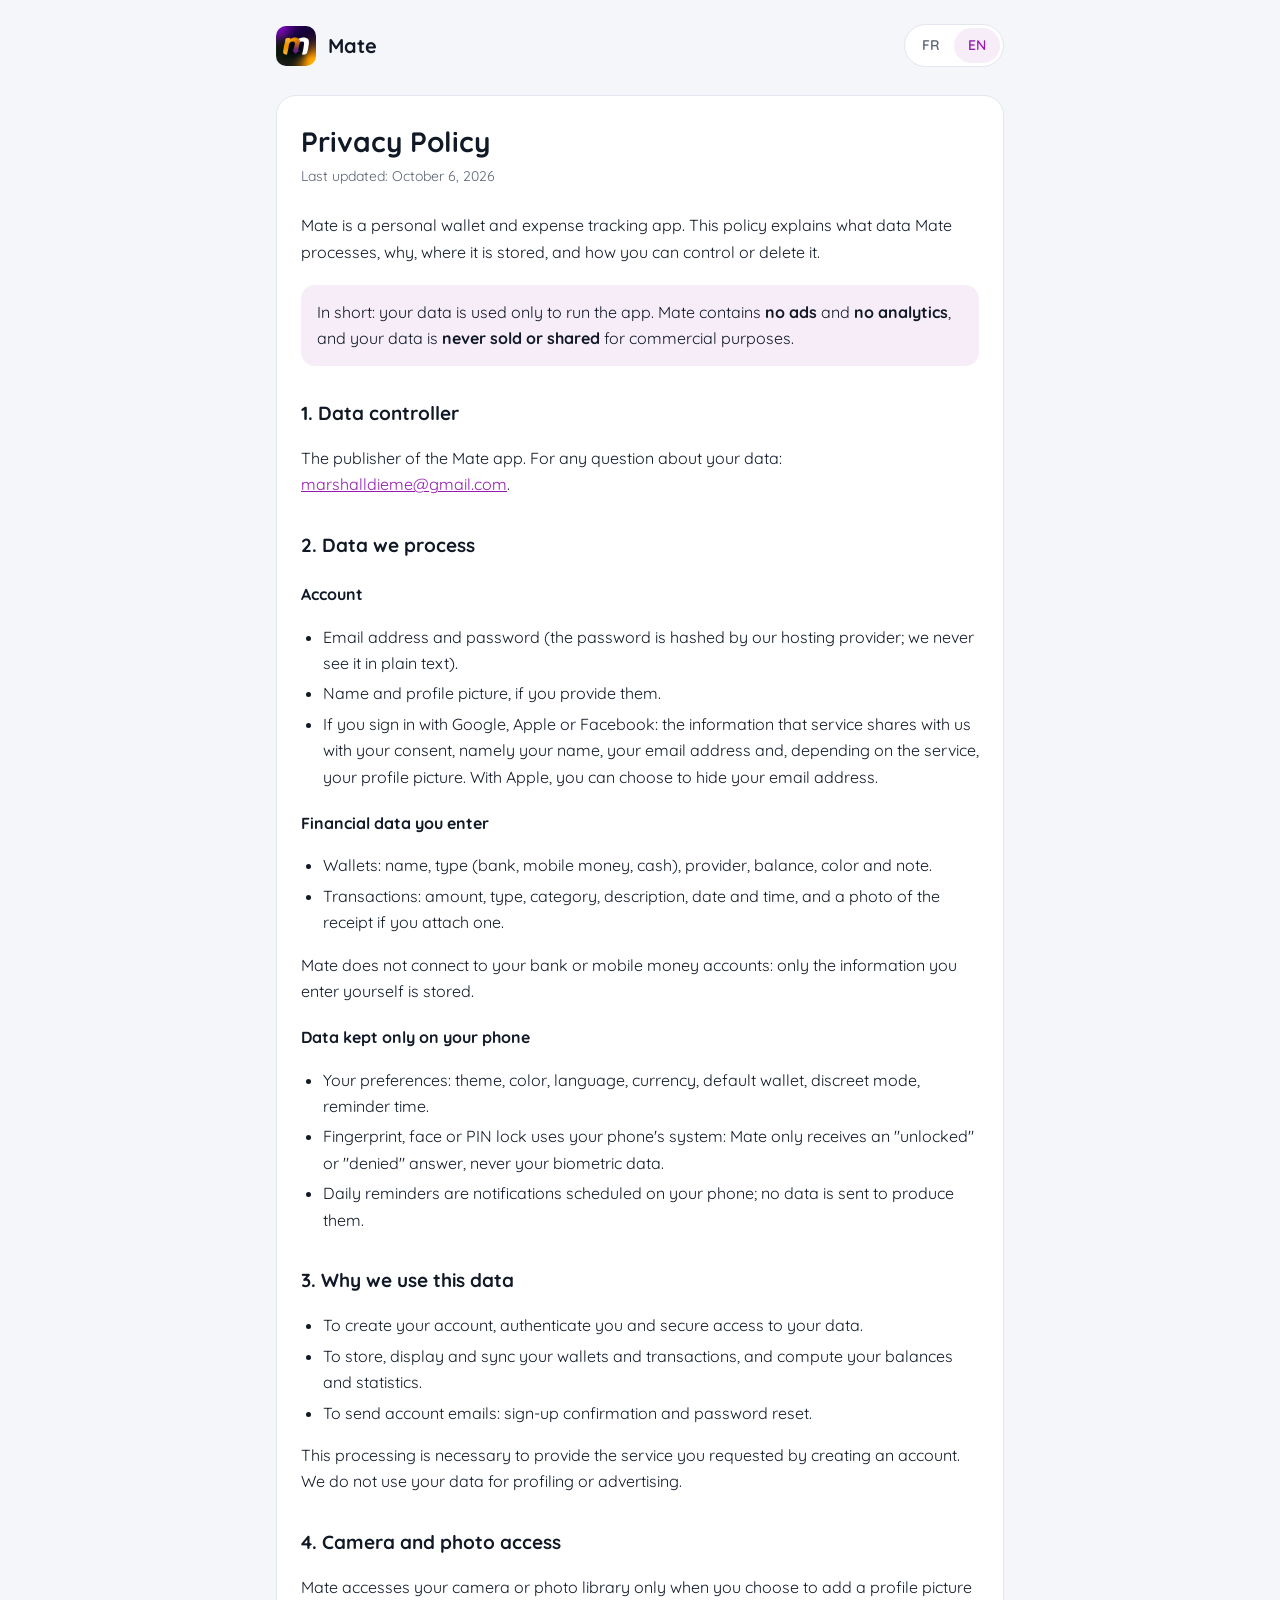
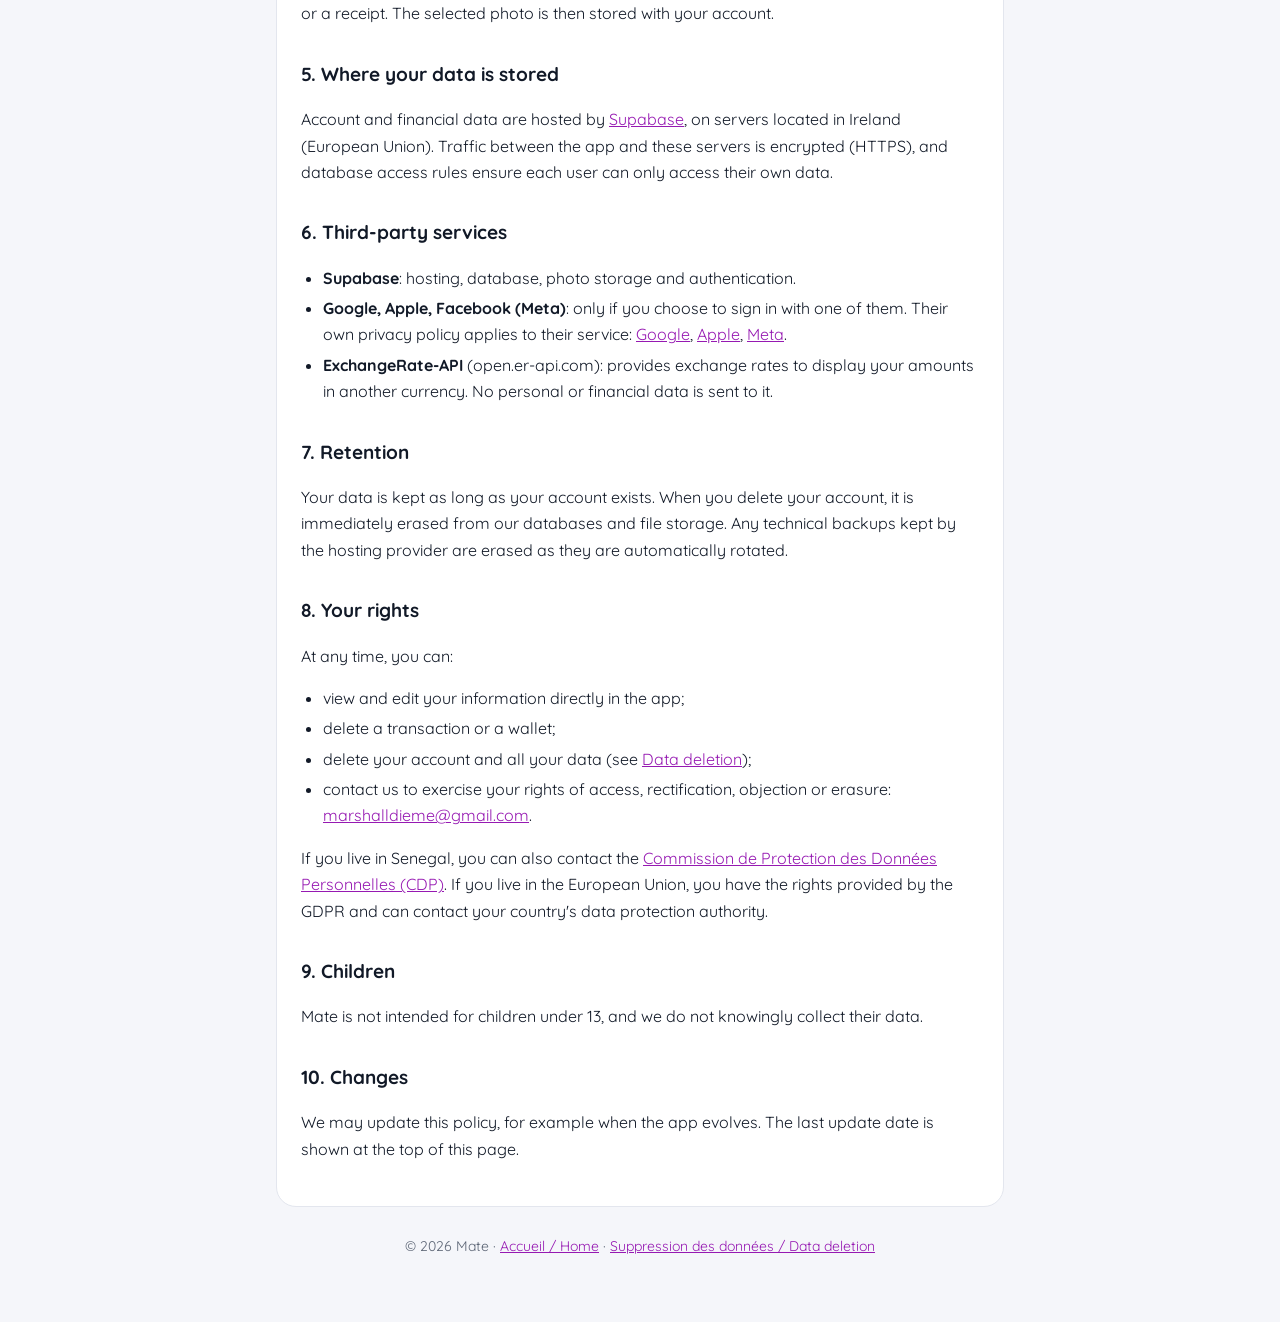
==== privacy.html @ c39caa6a "Pages légales de Mate : confidentialité et suppression des données Site statique bilingue (FR / EN) " ====
<!doctype html>
<html lang="fr">
<head>
  <meta charset="utf-8">
  <meta name="viewport" content="width=device-width, initial-scale=1">
  <title>Politique de confidentialité – Mate</title>
  <meta name="title-fr" content="Politique de confidentialité – Mate">
  <meta name="title-en" content="Privacy Policy – Mate">
  <meta name="description" content="Politique de confidentialité de l'application Mate / Mate app privacy policy">
  <link rel="icon" href="assets/icon.png">
  <link rel="preconnect" href="https://fonts.googleapis.com">
  <link rel="preconnect" href="https://fonts.gstatic.com" crossorigin>
  <link href="https://fonts.googleapis.com/css2?family=Quicksand:wght@400;600;700&display=swap" rel="stylesheet">
  <link rel="stylesheet" href="style.css">
  <script src="lang.js"></script>
</head>
<body>
<div class="page">
  <header>
    <a class="brand" href="index.html"><img src="assets/icon.png" alt="">Mate</a>
    <div class="lang-switch" role="group" aria-label="Langue / Language">
      <button type="button" data-set="fr" aria-pressed="true">FR</button>
      <button type="button" data-set="en" aria-pressed="false">EN</button>
    </div>
  </header>

  <!-- ─────────────────────────── FRANÇAIS ─────────────────────────── -->
  <main class="card" data-lang="fr">
    <h1>Politique de confidentialité</h1>
    <p class="updated">Dernière mise à jour : 6 octobre 2026</p>

    <p>Mate est une application de gestion de portefeuilles et de dépenses personnelles. Cette politique explique quelles données Mate traite, pourquoi, où elles sont conservées et comment tu peux les contrôler ou les supprimer.</p>

    <div class="note">En bref : tes données servent uniquement à faire fonctionner l'application. Mate ne contient <strong>aucune publicité</strong>, <strong>aucun outil de mesure d'audience</strong>, et tes données ne sont <strong>ni vendues ni partagées</strong> à des fins commerciales.</div>

    <h2>1. Responsable du traitement</h2>
    <p>L'éditeur de l'application Mate. Pour toute question relative à tes données : <a href="mailto:marshalldieme@gmail.com">marshalldieme@gmail.com</a>.</p>

    <h2>2. Données traitées</h2>
    <h3>Compte</h3>
    <ul>
      <li>Adresse email et mot de passe (le mot de passe est stocké sous forme hachée par notre hébergeur ; nous n'y avons jamais accès en clair).</li>
      <li>Nom et photo de profil, si tu les renseignes.</li>
      <li>Si tu te connectes avec Google, Apple ou Facebook : les informations que ce service nous transmet avec ton accord, soit ton nom, ton adresse email et, selon le service, ta photo de profil. Avec Apple, tu peux choisir de masquer ton adresse email.</li>
    </ul>
    <h3>Données financières que tu saisis</h3>
    <ul>
      <li>Portefeuilles : nom, type (banque, mobile money, espèces), fournisseur, solde, couleur et note.</li>
      <li>Transactions : montant, type, catégorie, description, date et heure, et la photo du ticket de caisse si tu en joins une.</li>
    </ul>
    <p>Mate ne se connecte pas à tes comptes bancaires ou de mobile money : seules les informations que tu saisis toi-même sont enregistrées.</p>
    <h3>Données conservées uniquement sur ton téléphone</h3>
    <ul>
      <li>Tes préférences : thème, couleur, langue, devise, portefeuille par défaut, mode discret, heure du rappel.</li>
      <li>Le verrouillage par empreinte, visage ou code utilise le système de ton téléphone : Mate reçoit seulement la réponse « déverrouillé » ou « refusé », jamais tes données biométriques.</li>
      <li>Les rappels quotidiens sont des notifications programmées sur ton téléphone ; aucune donnée n'est envoyée pour les produire.</li>
    </ul>

    <h2>3. Pourquoi nous utilisons ces données</h2>
    <ul>
      <li>Créer ton compte, t'authentifier et sécuriser l'accès à tes données.</li>
      <li>Enregistrer, afficher et synchroniser tes portefeuilles et transactions, et calculer tes soldes et statistiques.</li>
      <li>T'envoyer les emails nécessaires au compte : confirmation d'inscription et réinitialisation du mot de passe.</li>
    </ul>
    <p>Ces traitements reposent sur l'exécution du service que tu as demandé en créant un compte. Nous n'utilisons pas tes données pour te profiler ni pour te proposer de la publicité.</p>

    <h2>4. Accès à l'appareil photo et aux photos</h2>
    <p>Mate accède à l'appareil photo ou à ta galerie uniquement lorsque tu choisis d'ajouter une photo de profil ou un ticket de caisse. La photo choisie est alors enregistrée avec ton compte.</p>

    <h2>5. Où sont stockées tes données</h2>
    <p>Les données du compte et les données financières sont hébergées par <a href="https://supabase.com/privacy" target="_blank" rel="noopener">Supabase</a>, sur des serveurs situés en Irlande (Union européenne). Les échanges entre l'application et ces serveurs sont chiffrés (HTTPS), et des règles d'accès en base de données garantissent que chaque utilisateur n'accède qu'à ses propres données.</p>

    <h2>6. Services tiers</h2>
    <ul>
      <li><strong>Supabase</strong> : hébergement, base de données, stockage des photos et authentification.</li>
      <li><strong>Google, Apple, Facebook (Meta)</strong> : uniquement si tu choisis de te connecter avec l'un d'eux. Leur propre politique de confidentialité s'applique à leur service : <a href="https://policies.google.com/privacy" target="_blank" rel="noopener">Google</a>, <a href="https://www.apple.com/legal/privacy/" target="_blank" rel="noopener">Apple</a>, <a href="https://www.facebook.com/privacy/policy/" target="_blank" rel="noopener">Meta</a>.</li>
      <li><strong>ExchangeRate-API</strong> (open.er-api.com) : fournit les taux de change pour afficher tes montants dans une autre devise. Aucune donnée personnelle ni financière ne lui est transmise.</li>
    </ul>

    <h2>7. Durée de conservation</h2>
    <p>Tes données sont conservées tant que ton compte existe. Quand tu supprimes ton compte, elles sont effacées immédiatement de nos bases de données et du stockage de fichiers. Les sauvegardes techniques éventuelles de l'hébergeur sont effacées au fil de leur rotation automatique.</p>

    <h2>8. Tes droits</h2>
    <p>Tu peux à tout moment :</p>
    <ul>
      <li>consulter et modifier tes informations directement dans l'application ;</li>
      <li>supprimer une transaction ou un portefeuille ;</li>
      <li>supprimer ton compte et toutes tes données (voir <a href="data-deletion.html">Suppression des données</a>) ;</li>
      <li>nous écrire pour exercer tes droits d'accès, de rectification, d'opposition ou d'effacement : <a href="mailto:marshalldieme@gmail.com">marshalldieme@gmail.com</a>.</li>
    </ul>
    <p>Si tu résides au Sénégal, tu peux également saisir la <a href="https://www.cdp.sn" target="_blank" rel="noopener">Commission de Protection des Données Personnelles (CDP)</a>. Si tu résides dans l'Union européenne, tu disposes des droits prévus par le RGPD et peux saisir l'autorité de protection des données de ton pays.</p>

    <h2>9. Enfants</h2>
    <p>Mate n'est pas destinée aux enfants de moins de 13 ans, et nous ne collectons pas sciemment leurs données.</p>

    <h2>10. Modifications</h2>
    <p>Nous pouvons mettre à jour cette politique, par exemple si l'application évolue. La date de dernière mise à jour figure en haut de cette page.</p>
  </main>

  <!-- ─────────────────────────── ENGLISH ─────────────────────────── -->
  <main class="card" data-lang="en" hidden>
    <h1>Privacy Policy</h1>
    <p class="updated">Last updated: October 6, 2026</p>

    <p>Mate is a personal wallet and expense tracking app. This policy explains what data Mate processes, why, where it is stored, and how you can control or delete it.</p>

    <div class="note">In short: your data is used only to run the app. Mate contains <strong>no ads</strong> and <strong>no analytics</strong>, and your data is <strong>never sold or shared</strong> for commercial purposes.</div>

    <h2>1. Data controller</h2>
    <p>The publisher of the Mate app. For any question about your data: <a href="mailto:marshalldieme@gmail.com">marshalldieme@gmail.com</a>.</p>

    <h2>2. Data we process</h2>
    <h3>Account</h3>
    <ul>
      <li>Email address and password (the password is hashed by our hosting provider; we never see it in plain text).</li>
      <li>Name and profile picture, if you provide them.</li>
      <li>If you sign in with Google, Apple or Facebook: the information that service shares with us with your consent, namely your name, your email address and, depending on the service, your profile picture. With Apple, you can choose to hide your email address.</li>
    </ul>
    <h3>Financial data you enter</h3>
    <ul>
      <li>Wallets: name, type (bank, mobile money, cash), provider, balance, color and note.</li>
      <li>Transactions: amount, type, category, description, date and time, and a photo of the receipt if you attach one.</li>
    </ul>
    <p>Mate does not connect to your bank or mobile money accounts: only the information you enter yourself is stored.</p>
    <h3>Data kept only on your phone</h3>
    <ul>
      <li>Your preferences: theme, color, language, currency, default wallet, discreet mode, reminder time.</li>
      <li>Fingerprint, face or PIN lock uses your phone's system: Mate only receives an "unlocked" or "denied" answer, never your biometric data.</li>
      <li>Daily reminders are notifications scheduled on your phone; no data is sent to produce them.</li>
    </ul>

    <h2>3. Why we use this data</h2>
    <ul>
      <li>To create your account, authenticate you and secure access to your data.</li>
      <li>To store, display and sync your wallets and transactions, and compute your balances and statistics.</li>
      <li>To send account emails: sign-up confirmation and password reset.</li>
    </ul>
    <p>This processing is necessary to provide the service you requested by creating an account. We do not use your data for profiling or advertising.</p>

    <h2>4. Camera and photo access</h2>
    <p>Mate accesses your camera or photo library only when you choose to add a profile picture or a receipt. The selected photo is then stored with your account.</p>

    <h2>5. Where your data is stored</h2>
    <p>Account and financial data are hosted by <a href="https://supabase.com/privacy" target="_blank" rel="noopener">Supabase</a>, on servers located in Ireland (European Union). Traffic between the app and these servers is encrypted (HTTPS), and database access rules ensure each user can only access their own data.</p>

    <h2>6. Third-party services</h2>
    <ul>
      <li><strong>Supabase</strong>: hosting, database, photo storage and authentication.</li>
      <li><strong>Google, Apple, Facebook (Meta)</strong>: only if you choose to sign in with one of them. Their own privacy policy applies to their service: <a href="https://policies.google.com/privacy" target="_blank" rel="noopener">Google</a>, <a href="https://www.apple.com/legal/privacy/" target="_blank" rel="noopener">Apple</a>, <a href="https://www.facebook.com/privacy/policy/" target="_blank" rel="noopener">Meta</a>.</li>
      <li><strong>ExchangeRate-API</strong> (open.er-api.com): provides exchange rates to display your amounts in another currency. No personal or financial data is sent to it.</li>
    </ul>

    <h2>7. Retention</h2>
    <p>Your data is kept as long as your account exists. When you delete your account, it is immediately erased from our databases and file storage. Any technical backups kept by the hosting provider are erased as they are automatically rotated.</p>

    <h2>8. Your rights</h2>
    <p>At any time, you can:</p>
    <ul>
      <li>view and edit your information directly in the app;</li>
      <li>delete a transaction or a wallet;</li>
      <li>delete your account and all your data (see <a href="data-deletion.html">Data deletion</a>);</li>
      <li>contact us to exercise your rights of access, rectification, objection or erasure: <a href="mailto:marshalldieme@gmail.com">marshalldieme@gmail.com</a>.</li>
    </ul>
    <p>If you live in Senegal, you can also contact the <a href="https://www.cdp.sn" target="_blank" rel="noopener">Commission de Protection des Données Personnelles (CDP)</a>. If you live in the European Union, you have the rights provided by the GDPR and can contact your country's data protection authority.</p>

    <h2>9. Children</h2>
    <p>Mate is not intended for children under 13, and we do not knowingly collect their data.</p>

    <h2>10. Changes</h2>
    <p>We may update this policy, for example when the app evolves. The last update date is shown at the top of this page.</p>
  </main>

  <footer>© 2026 Mate · <a href="index.html">Accueil / Home</a> · <a href="data-deletion.html">Suppression des données / Data deletion</a></footer>
</div>
</body>
</html>
---- style.css ----
:root {
  --bg: #f5f6fa;
  --surface: #ffffff;
  --text: #111927;
  --muted: #5b6474;
  --border: #e3e6ee;
  --accent: #9619b2;
  --accent-soft: rgba(150, 25, 178, 0.08);
}

@media (prefers-color-scheme: dark) {
  :root {
    --bg: #111927;
    --surface: #1e293b;
    --text: #f5f6fa;
    --muted: #a3acbd;
    --border: #2c3a52;
    --accent: #fea303;
    --accent-soft: rgba(254, 163, 3, 0.1);
  }
}

* { box-sizing: border-box; }

html { -webkit-text-size-adjust: 100%; }

body {
  margin: 0;
  background: var(--bg);
  color: var(--text);
  font-family: "Quicksand", system-ui, -apple-system, "Segoe UI", Roboto, sans-serif;
  font-size: 16px;
  line-height: 1.65;
}

.page {
  max-width: 760px;
  margin: 0 auto;
  padding: 24px 16px 64px;
}

header {
  display: flex;
  align-items: center;
  justify-content: space-between;
  gap: 16px;
  margin-bottom: 28px;
}

.brand {
  display: flex;
  align-items: center;
  gap: 12px;
  color: inherit;
  text-decoration: none;
  font-weight: 700;
  font-size: 20px;
}

.brand img {
  width: 40px;
  height: 40px;
  border-radius: 10px;
}

.lang-switch {
  display: inline-flex;
  border: 1px solid var(--border);
  border-radius: 999px;
  padding: 3px;
  background: var(--surface);
}

.lang-switch button {
  border: 0;
  background: transparent;
  color: var(--muted);
  font: inherit;
  font-size: 14px;
  font-weight: 600;
  padding: 6px 14px;
  border-radius: 999px;
  cursor: pointer;
}

.lang-switch button[aria-pressed="true"] {
  background: var(--accent-soft);
  color: var(--accent);
}

.card {
  background: var(--surface);
  border: 1px solid var(--border);
  border-radius: 20px;
  padding: 28px 24px;
}

h1 {
  font-size: 28px;
  line-height: 1.25;
  margin: 0 0 6px;
}

.updated {
  color: var(--muted);
  font-size: 14px;
  margin: 0 0 24px;
}

h2 {
  font-size: 19px;
  margin: 32px 0 8px;
}

h3 {
  font-size: 16px;
  margin: 20px 0 4px;
}

p, li { overflow-wrap: anywhere; }

ul, ol { padding-left: 22px; }

li + li { margin-top: 4px; }

a { color: var(--accent); }

.note {
  background: var(--accent-soft);
  border-radius: 14px;
  padding: 14px 16px;
  margin: 20px 0;
}

.links {
  display: grid;
  gap: 12px;
  margin-top: 20px;
}

.links a {
  display: block;
  background: var(--surface);
  border: 1px solid var(--border);
  border-radius: 16px;
  padding: 18px 20px;
  text-decoration: none;
  color: var(--text);
  font-weight: 600;
}

.links a span {
  display: block;
  color: var(--muted);
  font-weight: 400;
  font-size: 14px;
}

footer {
  margin-top: 28px;
  color: var(--muted);
  font-size: 14px;
  text-align: center;
}

[data-lang][hidden] { display: none; }
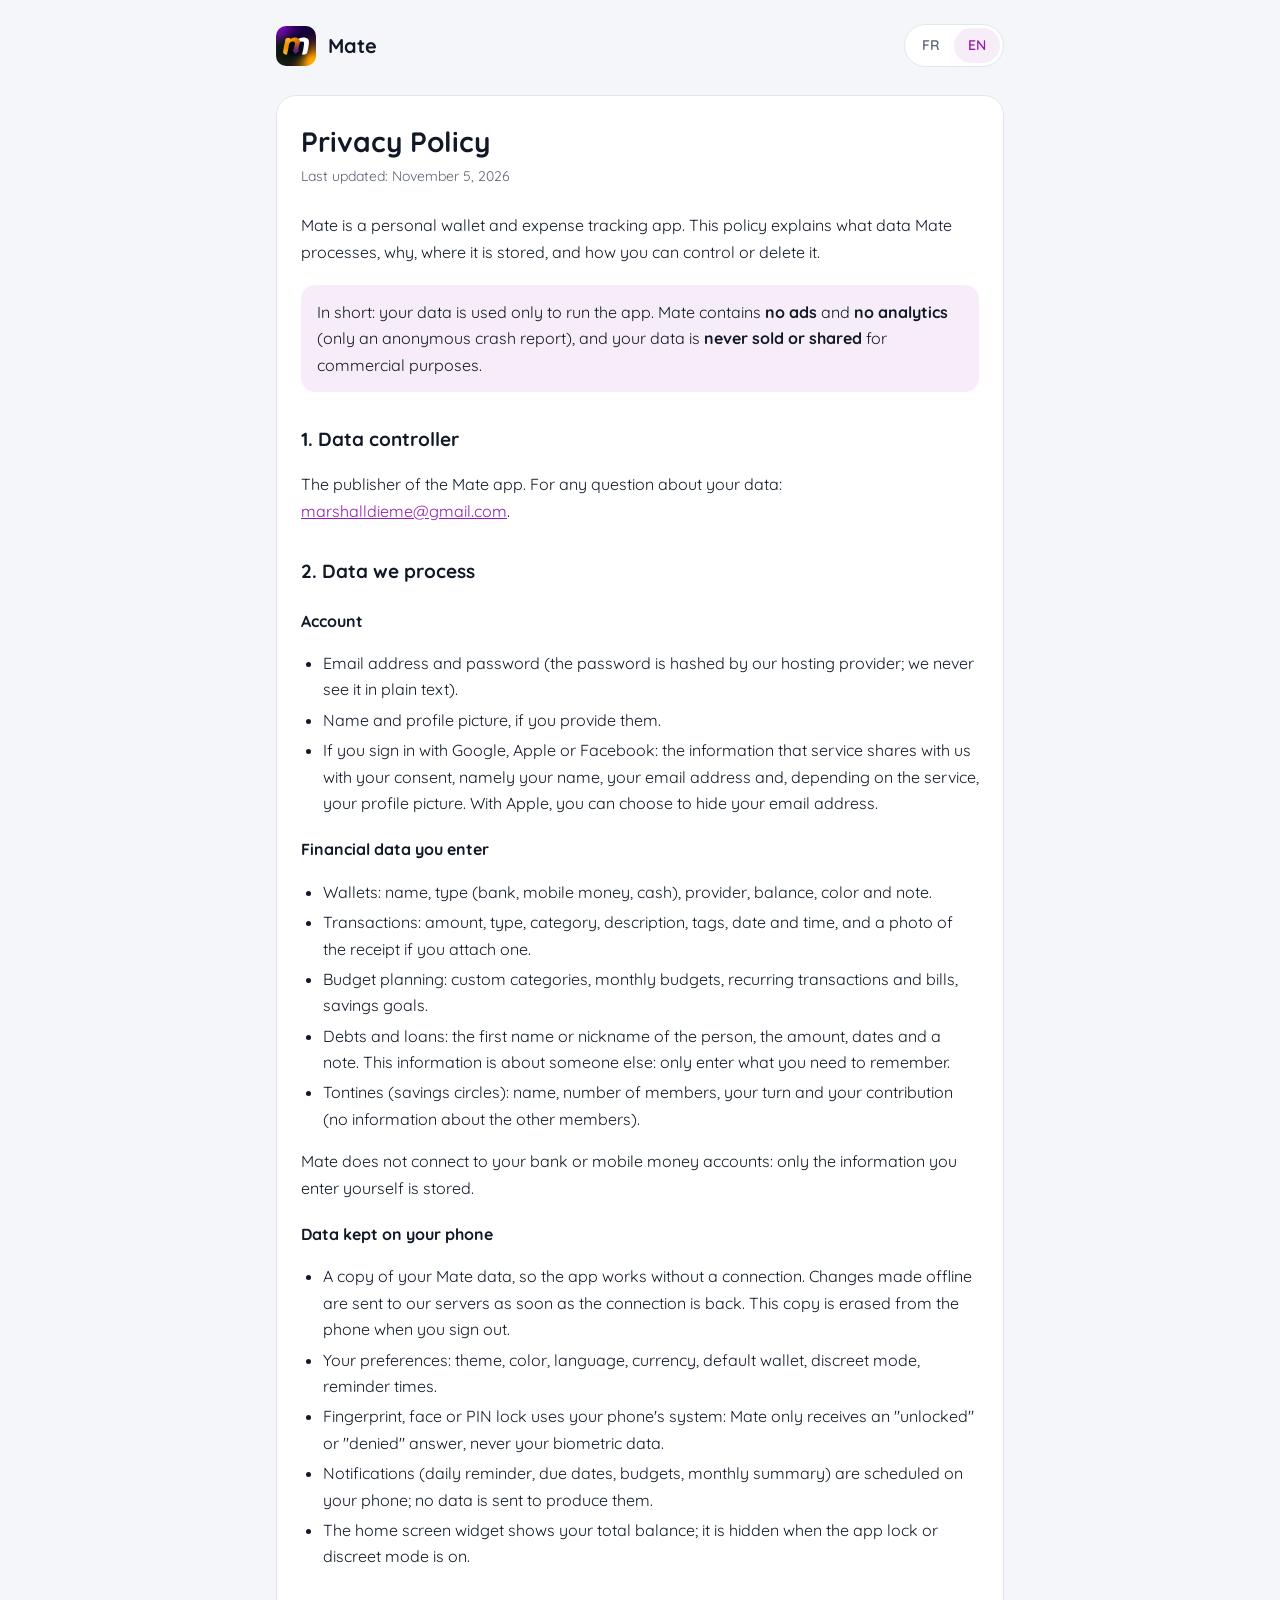
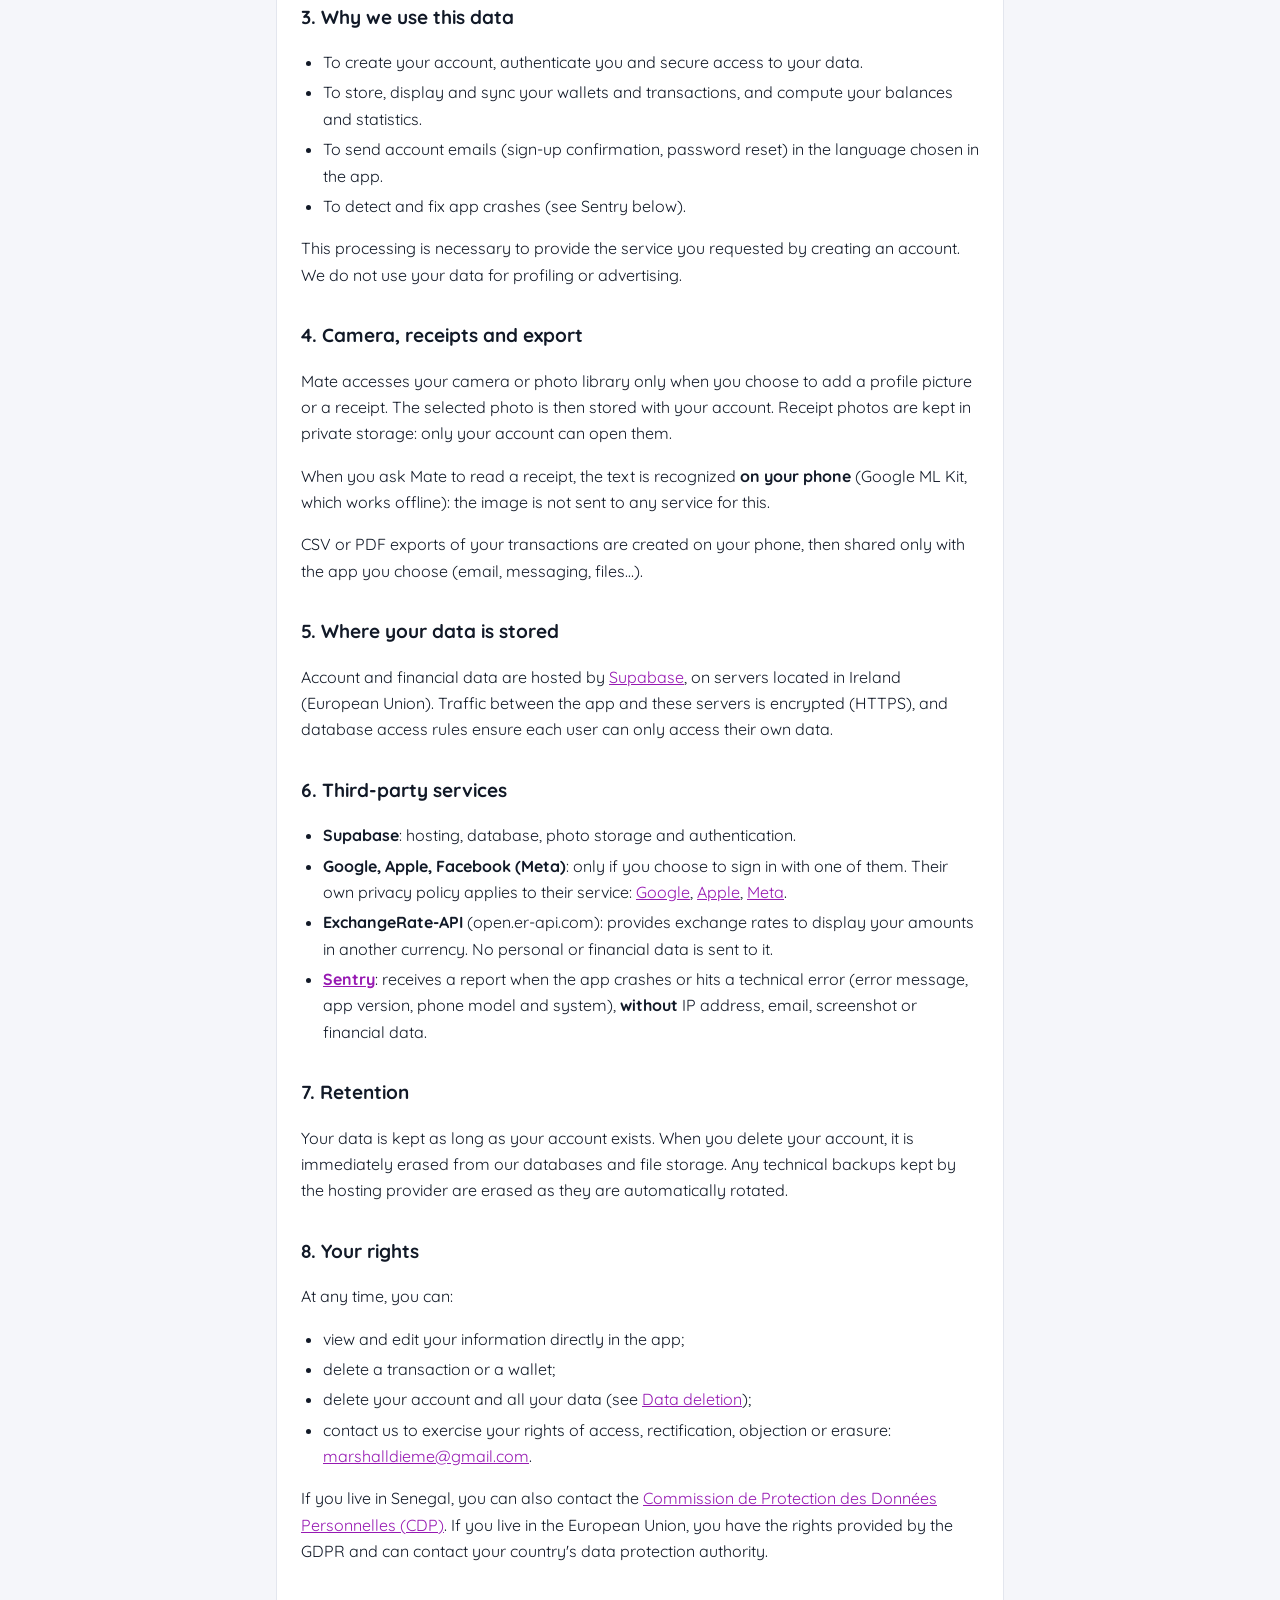
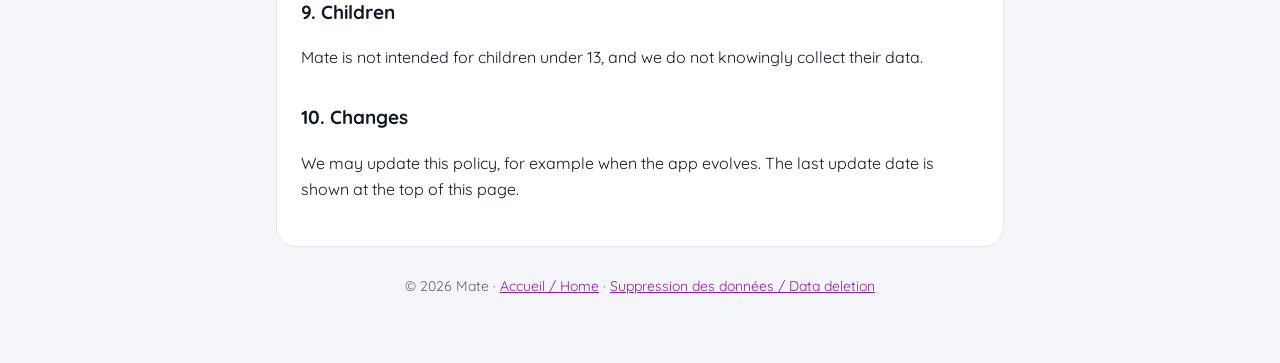
==== commit 5081b777: "Confidentialité : Sentry, copie hors ligne, dettes, tontines, lecture du ticket, export Co-Authored-" ====
--- a/privacy.html
+++ b/privacy.html
@@ -27,11 +27,11 @@
   <!-- ─────────────────────────── FRANÇAIS ─────────────────────────── -->
   <main class="card" data-lang="fr">
     <h1>Politique de confidentialité</h1>
-    <p class="updated">Dernière mise à jour : 6 octobre 2026</p>
+    <p class="updated">Dernière mise à jour : 5 novembre 2026</p>
 
     <p>Mate est une application de gestion de portefeuilles et de dépenses personnelles. Cette politique explique quelles données Mate traite, pourquoi, où elles sont conservées et comment tu peux les contrôler ou les supprimer.</p>
 
-    <div class="note">En bref : tes données servent uniquement à faire fonctionner l'application. Mate ne contient <strong>aucune publicité</strong>, <strong>aucun outil de mesure d'audience</strong>, et tes données ne sont <strong>ni vendues ni partagées</strong> à des fins commerciales.</div>
+    <div class="note">En bref : tes données servent uniquement à faire fonctionner l'application. Mate ne contient <strong>aucune publicité</strong> ni <strong>aucun outil de mesure d'audience</strong> (seulement un rapport de plantage anonyme), et tes données ne sont <strong>ni vendues ni partagées</strong> à des fins commerciales.</div>
 
     <h2>1. Responsable du traitement</h2>
     <p>L'éditeur de l'application Mate. Pour toute question relative à tes données : <a href="mailto:marshalldieme@gmail.com">marshalldieme@gmail.com</a>.</p>
@@ -46,26 +46,34 @@
     <h3>Données financières que tu saisis</h3>
     <ul>
       <li>Portefeuilles : nom, type (banque, mobile money, espèces), fournisseur, solde, couleur et note.</li>
-      <li>Transactions : montant, type, catégorie, description, date et heure, et la photo du ticket de caisse si tu en joins une.</li>
+      <li>Transactions : montant, type, catégorie, description, étiquettes, date et heure, et la photo du ticket de caisse si tu en joins une.</li>
+      <li>Organisation de ton budget : catégories personnalisées, budgets mensuels, transactions récurrentes et factures, objectifs d'épargne.</li>
+      <li>Dettes et prêts : le prénom ou le surnom de la personne, le montant, les dates et une note. Ces informations concernent une autre personne : n'indique que ce qui t'est utile pour t'en souvenir.</li>
+      <li>Tontines : nom de la tontine, nombre de membres, ton tour et ta cotisation (aucune information sur les autres membres).</li>
     </ul>
     <p>Mate ne se connecte pas à tes comptes bancaires ou de mobile money : seules les informations que tu saisis toi-même sont enregistrées.</p>
-    <h3>Données conservées uniquement sur ton téléphone</h3>
+    <h3>Données conservées sur ton téléphone</h3>
     <ul>
-      <li>Tes préférences : thème, couleur, langue, devise, portefeuille par défaut, mode discret, heure du rappel.</li>
+      <li>Une copie de tes données Mate, pour que l'application fonctionne sans connexion. Les changements faits hors ligne sont envoyés à nos serveurs dès que la connexion revient. Cette copie est effacée du téléphone quand tu te déconnectes.</li>
+      <li>Tes préférences : thème, couleur, langue, devise, portefeuille par défaut, mode discret, heures des rappels.</li>
       <li>Le verrouillage par empreinte, visage ou code utilise le système de ton téléphone : Mate reçoit seulement la réponse « déverrouillé » ou « refusé », jamais tes données biométriques.</li>
-      <li>Les rappels quotidiens sont des notifications programmées sur ton téléphone ; aucune donnée n'est envoyée pour les produire.</li>
+      <li>Les notifications (rappel quotidien, échéances, budgets, résumé du mois) sont programmées sur ton téléphone ; aucune donnée n'est envoyée pour les produire.</li>
+      <li>Le widget d'écran d'accueil affiche ton solde total ; il est masqué si le verrouillage ou le mode discret est activé.</li>
     </ul>
 
     <h2>3. Pourquoi nous utilisons ces données</h2>
     <ul>
       <li>Créer ton compte, t'authentifier et sécuriser l'accès à tes données.</li>
       <li>Enregistrer, afficher et synchroniser tes portefeuilles et transactions, et calculer tes soldes et statistiques.</li>
-      <li>T'envoyer les emails nécessaires au compte : confirmation d'inscription et réinitialisation du mot de passe.</li>
+      <li>T'envoyer les emails nécessaires au compte (confirmation d'inscription, réinitialisation du mot de passe), dans la langue choisie dans l'application.</li>
+      <li>Détecter et corriger les plantages de l'application (voir Sentry plus bas).</li>
     </ul>
     <p>Ces traitements reposent sur l'exécution du service que tu as demandé en créant un compte. Nous n'utilisons pas tes données pour te profiler ni pour te proposer de la publicité.</p>
 
-    <h2>4. Accès à l'appareil photo et aux photos</h2>
-    <p>Mate accède à l'appareil photo ou à ta galerie uniquement lorsque tu choisis d'ajouter une photo de profil ou un ticket de caisse. La photo choisie est alors enregistrée avec ton compte.</p>
+    <h2>4. Appareil photo, tickets et export</h2>
+    <p>Mate accède à l'appareil photo ou à ta galerie uniquement lorsque tu choisis d'ajouter une photo de profil ou un ticket de caisse. La photo choisie est alors enregistrée avec ton compte. Les photos de tickets sont stockées dans un espace privé : seul ton compte peut les ouvrir.</p>
+    <p>Quand tu demandes à Mate de lire un ticket, le texte est reconnu <strong>sur ton téléphone</strong> (ML Kit de Google, qui fonctionne hors ligne) : l'image n'est envoyée à aucun service pour cette lecture.</p>
+    <p>L'export CSV ou PDF de tes transactions est créé sur ton téléphone, puis partagé uniquement avec l'application que tu choisis (email, messagerie, fichiers…).</p>
 
     <h2>5. Où sont stockées tes données</h2>
     <p>Les données du compte et les données financières sont hébergées par <a href="https://supabase.com/privacy" target="_blank" rel="noopener">Supabase</a>, sur des serveurs situés en Irlande (Union européenne). Les échanges entre l'application et ces serveurs sont chiffrés (HTTPS), et des règles d'accès en base de données garantissent que chaque utilisateur n'accède qu'à ses propres données.</p>
@@ -75,6 +83,7 @@
       <li><strong>Supabase</strong> : hébergement, base de données, stockage des photos et authentification.</li>
       <li><strong>Google, Apple, Facebook (Meta)</strong> : uniquement si tu choisis de te connecter avec l'un d'eux. Leur propre politique de confidentialité s'applique à leur service : <a href="https://policies.google.com/privacy" target="_blank" rel="noopener">Google</a>, <a href="https://www.apple.com/legal/privacy/" target="_blank" rel="noopener">Apple</a>, <a href="https://www.facebook.com/privacy/policy/" target="_blank" rel="noopener">Meta</a>.</li>
       <li><strong>ExchangeRate-API</strong> (open.er-api.com) : fournit les taux de change pour afficher tes montants dans une autre devise. Aucune donnée personnelle ni financière ne lui est transmise.</li>
+      <li><strong><a href="https://sentry.io/privacy/" target="_blank" rel="noopener">Sentry</a></strong> : reçoit un rapport quand l'application plante ou rencontre une erreur technique (message d'erreur, version de l'application, modèle et système du téléphone), <strong>sans</strong> adresse IP, email, capture d'écran ni données financières.</li>
     </ul>
 
     <h2>7. Durée de conservation</h2>
@@ -100,11 +109,11 @@
   <!-- ─────────────────────────── ENGLISH ─────────────────────────── -->
   <main class="card" data-lang="en" hidden>
     <h1>Privacy Policy</h1>
-    <p class="updated">Last updated: October 6, 2026</p>
+    <p class="updated">Last updated: November 5, 2026</p>
 
     <p>Mate is a personal wallet and expense tracking app. This policy explains what data Mate processes, why, where it is stored, and how you can control or delete it.</p>
 
-    <div class="note">In short: your data is used only to run the app. Mate contains <strong>no ads</strong> and <strong>no analytics</strong>, and your data is <strong>never sold or shared</strong> for commercial purposes.</div>
+    <div class="note">In short: your data is used only to run the app. Mate contains <strong>no ads</strong> and <strong>no analytics</strong> (only an anonymous crash report), and your data is <strong>never sold or shared</strong> for commercial purposes.</div>
 
     <h2>1. Data controller</h2>
     <p>The publisher of the Mate app. For any question about your data: <a href="mailto:marshalldieme@gmail.com">marshalldieme@gmail.com</a>.</p>
@@ -119,26 +128,34 @@
     <h3>Financial data you enter</h3>
     <ul>
       <li>Wallets: name, type (bank, mobile money, cash), provider, balance, color and note.</li>
-      <li>Transactions: amount, type, category, description, date and time, and a photo of the receipt if you attach one.</li>
+      <li>Transactions: amount, type, category, description, tags, date and time, and a photo of the receipt if you attach one.</li>
+      <li>Budget planning: custom categories, monthly budgets, recurring transactions and bills, savings goals.</li>
+      <li>Debts and loans: the first name or nickname of the person, the amount, dates and a note. This information is about someone else: only enter what you need to remember.</li>
+      <li>Tontines (savings circles): name, number of members, your turn and your contribution (no information about the other members).</li>
     </ul>
     <p>Mate does not connect to your bank or mobile money accounts: only the information you enter yourself is stored.</p>
-    <h3>Data kept only on your phone</h3>
+    <h3>Data kept on your phone</h3>
     <ul>
-      <li>Your preferences: theme, color, language, currency, default wallet, discreet mode, reminder time.</li>
+      <li>A copy of your Mate data, so the app works without a connection. Changes made offline are sent to our servers as soon as the connection is back. This copy is erased from the phone when you sign out.</li>
+      <li>Your preferences: theme, color, language, currency, default wallet, discreet mode, reminder times.</li>
       <li>Fingerprint, face or PIN lock uses your phone's system: Mate only receives an "unlocked" or "denied" answer, never your biometric data.</li>
-      <li>Daily reminders are notifications scheduled on your phone; no data is sent to produce them.</li>
+      <li>Notifications (daily reminder, due dates, budgets, monthly summary) are scheduled on your phone; no data is sent to produce them.</li>
+      <li>The home screen widget shows your total balance; it is hidden when the app lock or discreet mode is on.</li>
     </ul>
 
     <h2>3. Why we use this data</h2>
     <ul>
       <li>To create your account, authenticate you and secure access to your data.</li>
       <li>To store, display and sync your wallets and transactions, and compute your balances and statistics.</li>
-      <li>To send account emails: sign-up confirmation and password reset.</li>
+      <li>To send account emails (sign-up confirmation, password reset) in the language chosen in the app.</li>
+      <li>To detect and fix app crashes (see Sentry below).</li>
     </ul>
     <p>This processing is necessary to provide the service you requested by creating an account. We do not use your data for profiling or advertising.</p>
 
-    <h2>4. Camera and photo access</h2>
-    <p>Mate accesses your camera or photo library only when you choose to add a profile picture or a receipt. The selected photo is then stored with your account.</p>
+    <h2>4. Camera, receipts and export</h2>
+    <p>Mate accesses your camera or photo library only when you choose to add a profile picture or a receipt. The selected photo is then stored with your account. Receipt photos are kept in private storage: only your account can open them.</p>
+    <p>When you ask Mate to read a receipt, the text is recognized <strong>on your phone</strong> (Google ML Kit, which works offline): the image is not sent to any service for this.</p>
+    <p>CSV or PDF exports of your transactions are created on your phone, then shared only with the app you choose (email, messaging, files…).</p>
 
     <h2>5. Where your data is stored</h2>
     <p>Account and financial data are hosted by <a href="https://supabase.com/privacy" target="_blank" rel="noopener">Supabase</a>, on servers located in Ireland (European Union). Traffic between the app and these servers is encrypted (HTTPS), and database access rules ensure each user can only access their own data.</p>
@@ -148,6 +165,7 @@
       <li><strong>Supabase</strong>: hosting, database, photo storage and authentication.</li>
       <li><strong>Google, Apple, Facebook (Meta)</strong>: only if you choose to sign in with one of them. Their own privacy policy applies to their service: <a href="https://policies.google.com/privacy" target="_blank" rel="noopener">Google</a>, <a href="https://www.apple.com/legal/privacy/" target="_blank" rel="noopener">Apple</a>, <a href="https://www.facebook.com/privacy/policy/" target="_blank" rel="noopener">Meta</a>.</li>
       <li><strong>ExchangeRate-API</strong> (open.er-api.com): provides exchange rates to display your amounts in another currency. No personal or financial data is sent to it.</li>
+      <li><strong><a href="https://sentry.io/privacy/" target="_blank" rel="noopener">Sentry</a></strong>: receives a report when the app crashes or hits a technical error (error message, app version, phone model and system), <strong>without</strong> IP address, email, screenshot or financial data.</li>
     </ul>
 
     <h2>7. Retention</h2>
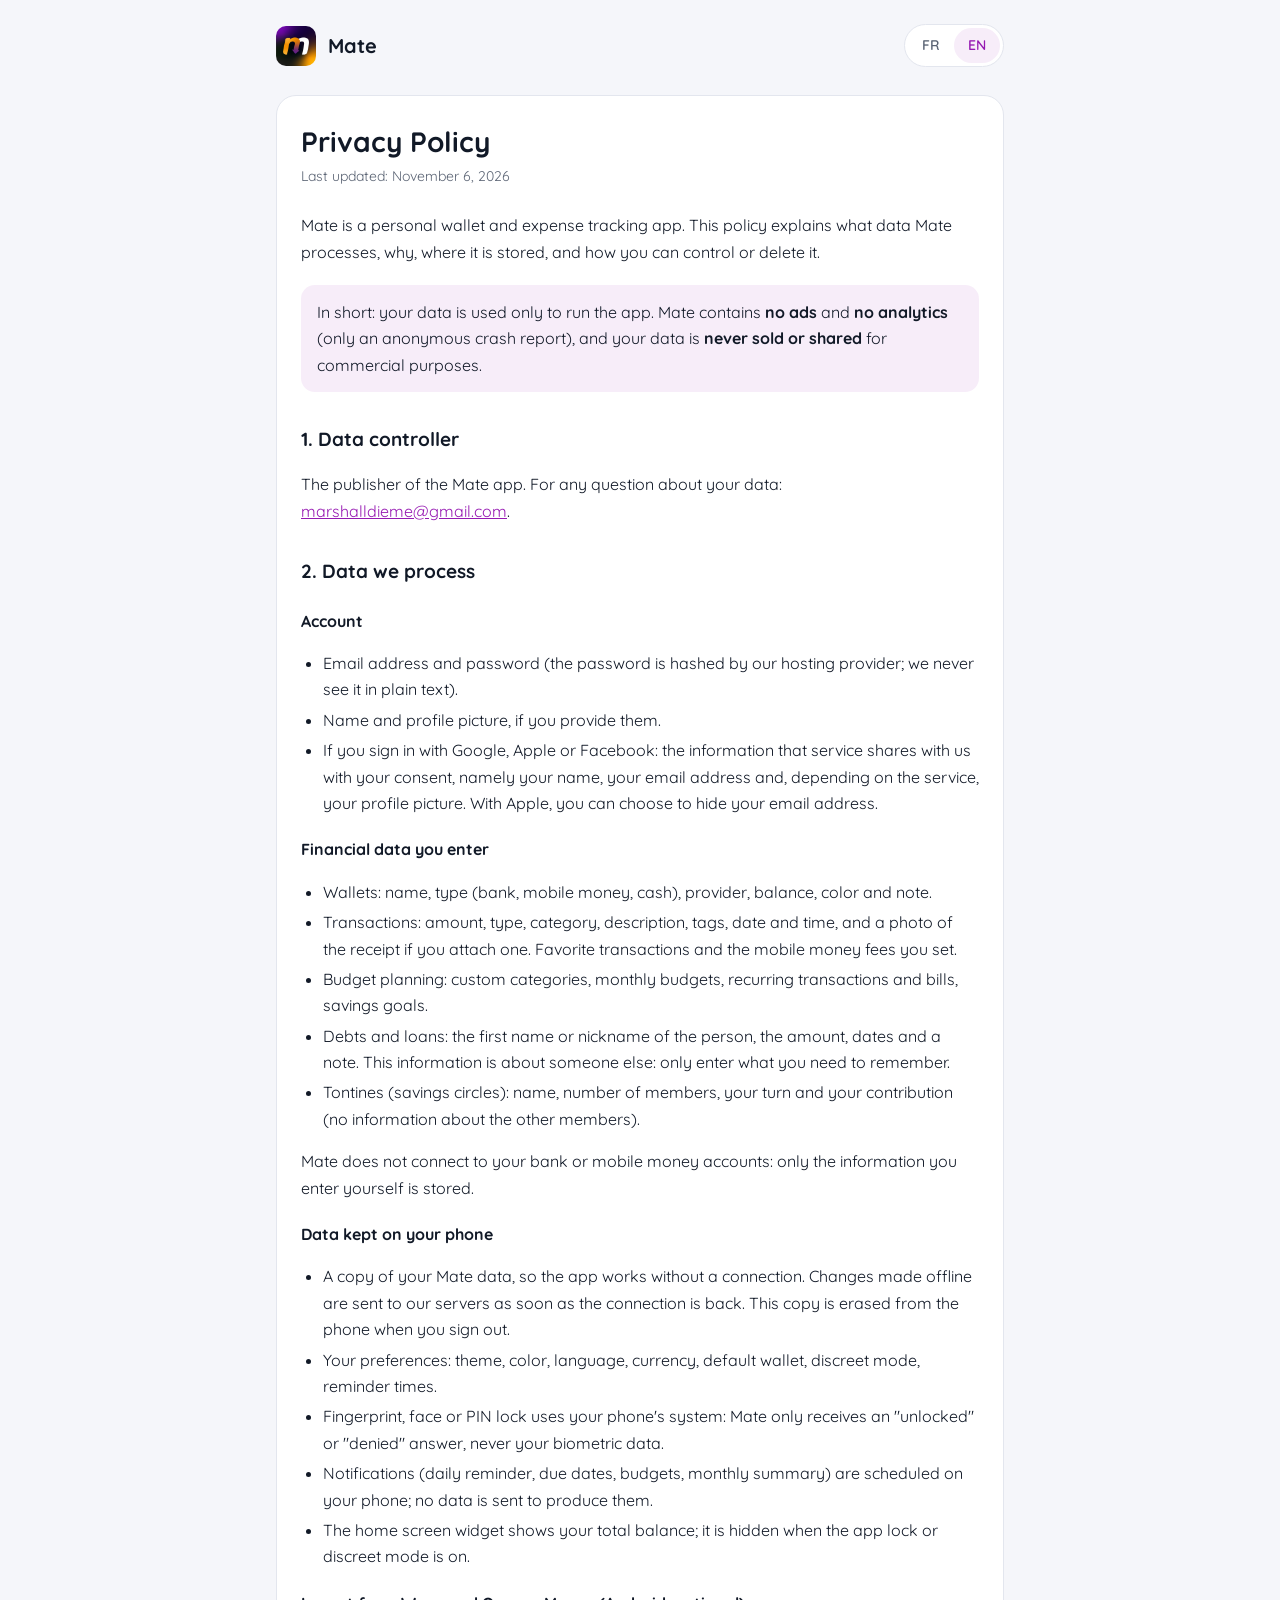
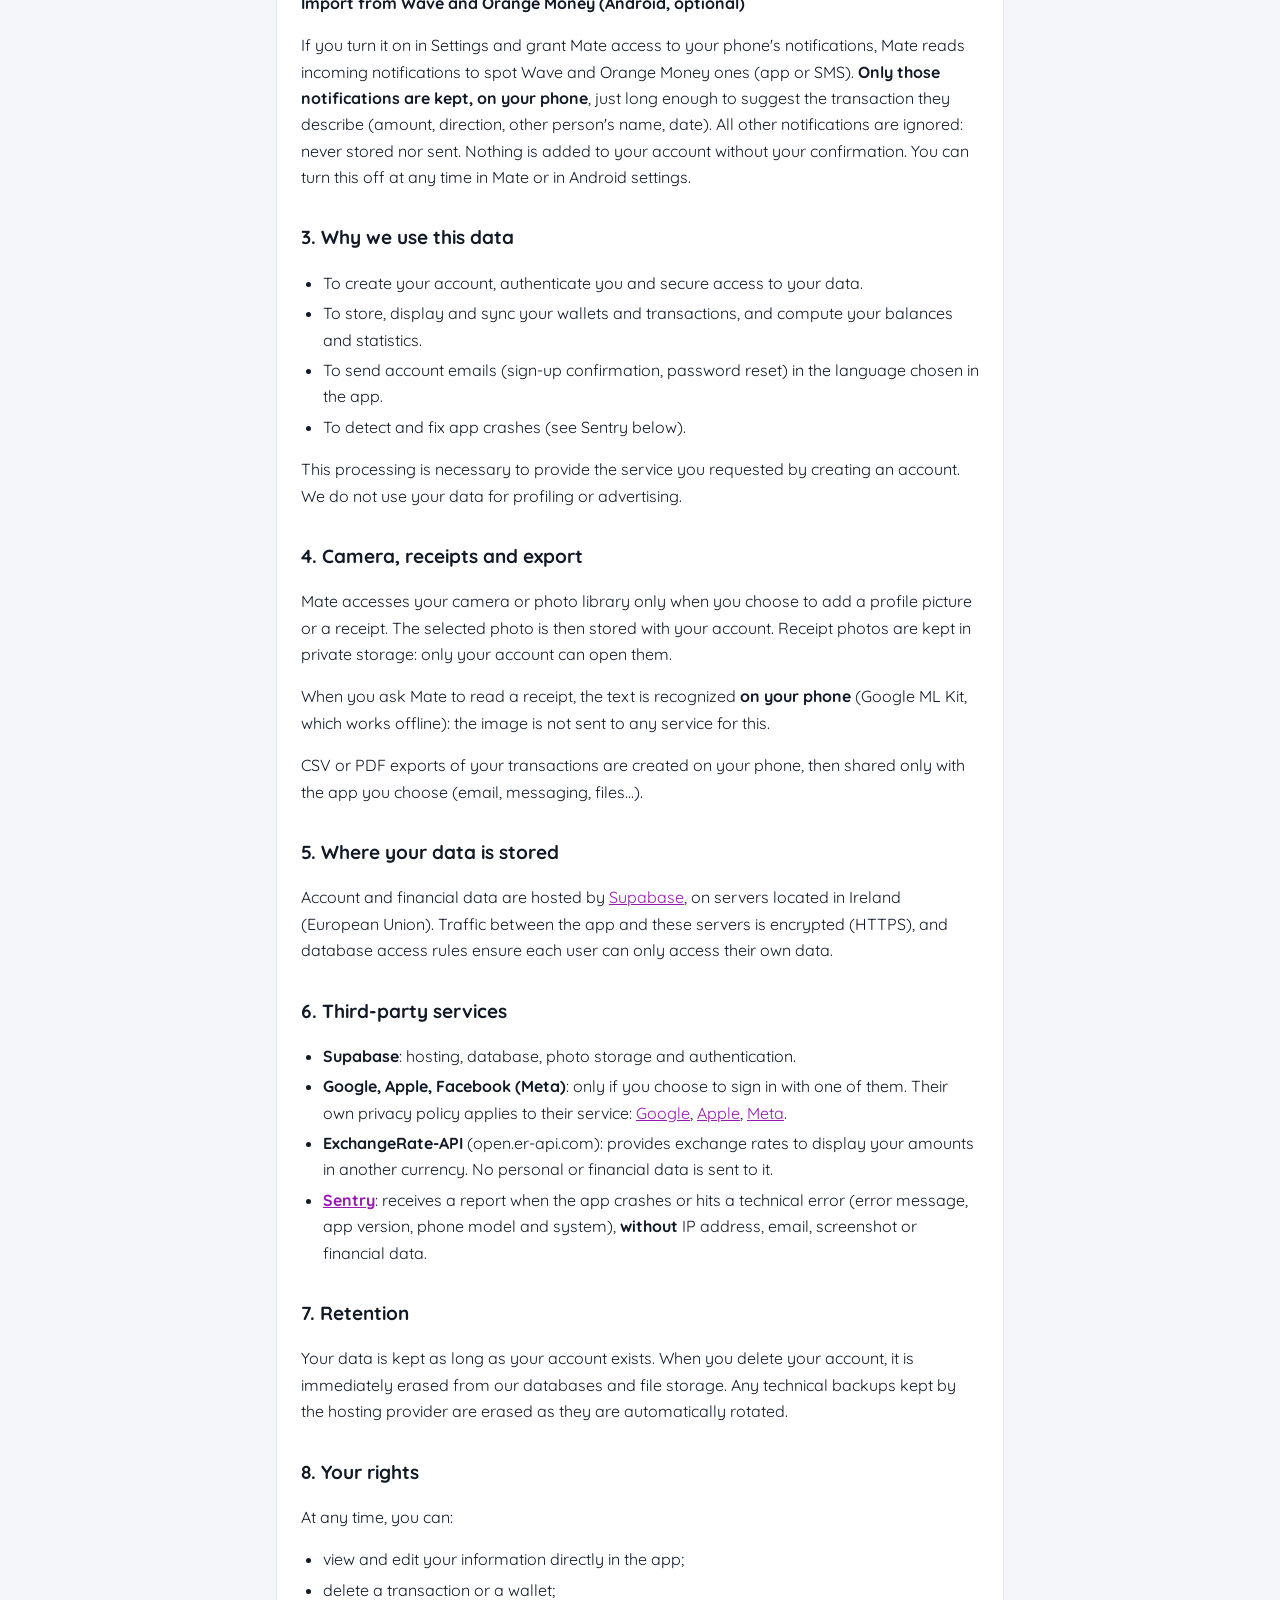
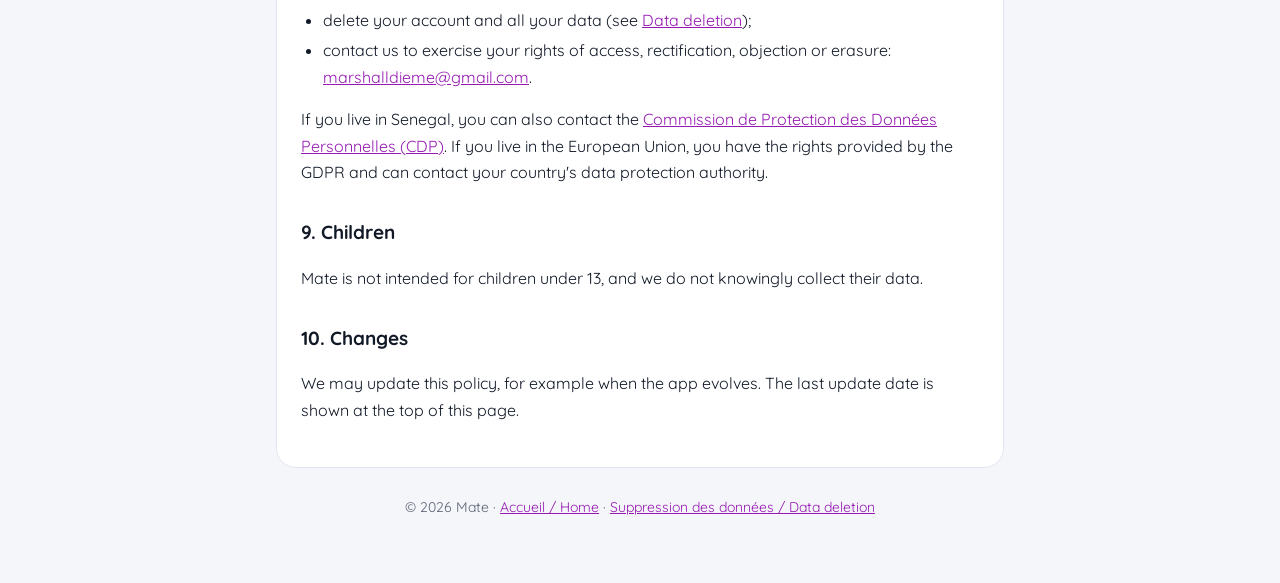
==== commit 631e2778: "Confidentialité : import facultatif des notifications Wave / Orange Money, favoris et frais Co-Autho" ====
--- a/privacy.html
+++ b/privacy.html
@@ -27,7 +27,7 @@
   <!-- ─────────────────────────── FRANÇAIS ─────────────────────────── -->
   <main class="card" data-lang="fr">
     <h1>Politique de confidentialité</h1>
-    <p class="updated">Dernière mise à jour : 5 novembre 2026</p>
+    <p class="updated">Dernière mise à jour : 6 novembre 2026</p>
 
     <p>Mate est une application de gestion de portefeuilles et de dépenses personnelles. Cette politique explique quelles données Mate traite, pourquoi, où elles sont conservées et comment tu peux les contrôler ou les supprimer.</p>
 
@@ -46,7 +46,7 @@
     <h3>Données financières que tu saisis</h3>
     <ul>
       <li>Portefeuilles : nom, type (banque, mobile money, espèces), fournisseur, solde, couleur et note.</li>
-      <li>Transactions : montant, type, catégorie, description, étiquettes, date et heure, et la photo du ticket de caisse si tu en joins une.</li>
+      <li>Transactions : montant, type, catégorie, description, étiquettes, date et heure, et la photo du ticket de caisse si tu en joins une. Transactions favorites et frais de mobile money que tu règles.</li>
       <li>Organisation de ton budget : catégories personnalisées, budgets mensuels, transactions récurrentes et factures, objectifs d'épargne.</li>
       <li>Dettes et prêts : le prénom ou le surnom de la personne, le montant, les dates et une note. Ces informations concernent une autre personne : n'indique que ce qui t'est utile pour t'en souvenir.</li>
       <li>Tontines : nom de la tontine, nombre de membres, ton tour et ta cotisation (aucune information sur les autres membres).</li>
@@ -60,6 +60,8 @@
       <li>Les notifications (rappel quotidien, échéances, budgets, résumé du mois) sont programmées sur ton téléphone ; aucune donnée n'est envoyée pour les produire.</li>
       <li>Le widget d'écran d'accueil affiche ton solde total ; il est masqué si le verrouillage ou le mode discret est activé.</li>
     </ul>
+    <h3>Import depuis Wave et Orange Money (Android, facultatif)</h3>
+    <p>Si tu l'actives dans les Paramètres et que tu accordes à Mate l'accès aux notifications de ton téléphone, Mate lit les notifications reçues pour repérer celles de Wave et d'Orange Money (application ou SMS). <strong>Seules ces notifications sont gardées, sur ton téléphone</strong>, le temps de te proposer la transaction qu'elles décrivent (montant, sens, nom de l'autre personne, date). Toutes les autres notifications sont ignorées : ni enregistrées, ni envoyées. Rien n'est ajouté à ton compte sans ta confirmation. Tu peux couper cette fonction à tout moment dans Mate ou dans les réglages Android.</p>
 
     <h2>3. Pourquoi nous utilisons ces données</h2>
     <ul>
@@ -109,7 +111,7 @@
   <!-- ─────────────────────────── ENGLISH ─────────────────────────── -->
   <main class="card" data-lang="en" hidden>
     <h1>Privacy Policy</h1>
-    <p class="updated">Last updated: November 5, 2026</p>
+    <p class="updated">Last updated: November 6, 2026</p>
 
     <p>Mate is a personal wallet and expense tracking app. This policy explains what data Mate processes, why, where it is stored, and how you can control or delete it.</p>
 
@@ -128,7 +130,7 @@
     <h3>Financial data you enter</h3>
     <ul>
       <li>Wallets: name, type (bank, mobile money, cash), provider, balance, color and note.</li>
-      <li>Transactions: amount, type, category, description, tags, date and time, and a photo of the receipt if you attach one.</li>
+      <li>Transactions: amount, type, category, description, tags, date and time, and a photo of the receipt if you attach one. Favorite transactions and the mobile money fees you set.</li>
       <li>Budget planning: custom categories, monthly budgets, recurring transactions and bills, savings goals.</li>
       <li>Debts and loans: the first name or nickname of the person, the amount, dates and a note. This information is about someone else: only enter what you need to remember.</li>
       <li>Tontines (savings circles): name, number of members, your turn and your contribution (no information about the other members).</li>
@@ -142,6 +144,8 @@
       <li>Notifications (daily reminder, due dates, budgets, monthly summary) are scheduled on your phone; no data is sent to produce them.</li>
       <li>The home screen widget shows your total balance; it is hidden when the app lock or discreet mode is on.</li>
     </ul>
+    <h3>Import from Wave and Orange Money (Android, optional)</h3>
+    <p>If you turn it on in Settings and grant Mate access to your phone's notifications, Mate reads incoming notifications to spot Wave and Orange Money ones (app or SMS). <strong>Only those notifications are kept, on your phone</strong>, just long enough to suggest the transaction they describe (amount, direction, other person's name, date). All other notifications are ignored: never stored nor sent. Nothing is added to your account without your confirmation. You can turn this off at any time in Mate or in Android settings.</p>
 
     <h2>3. Why we use this data</h2>
     <ul>
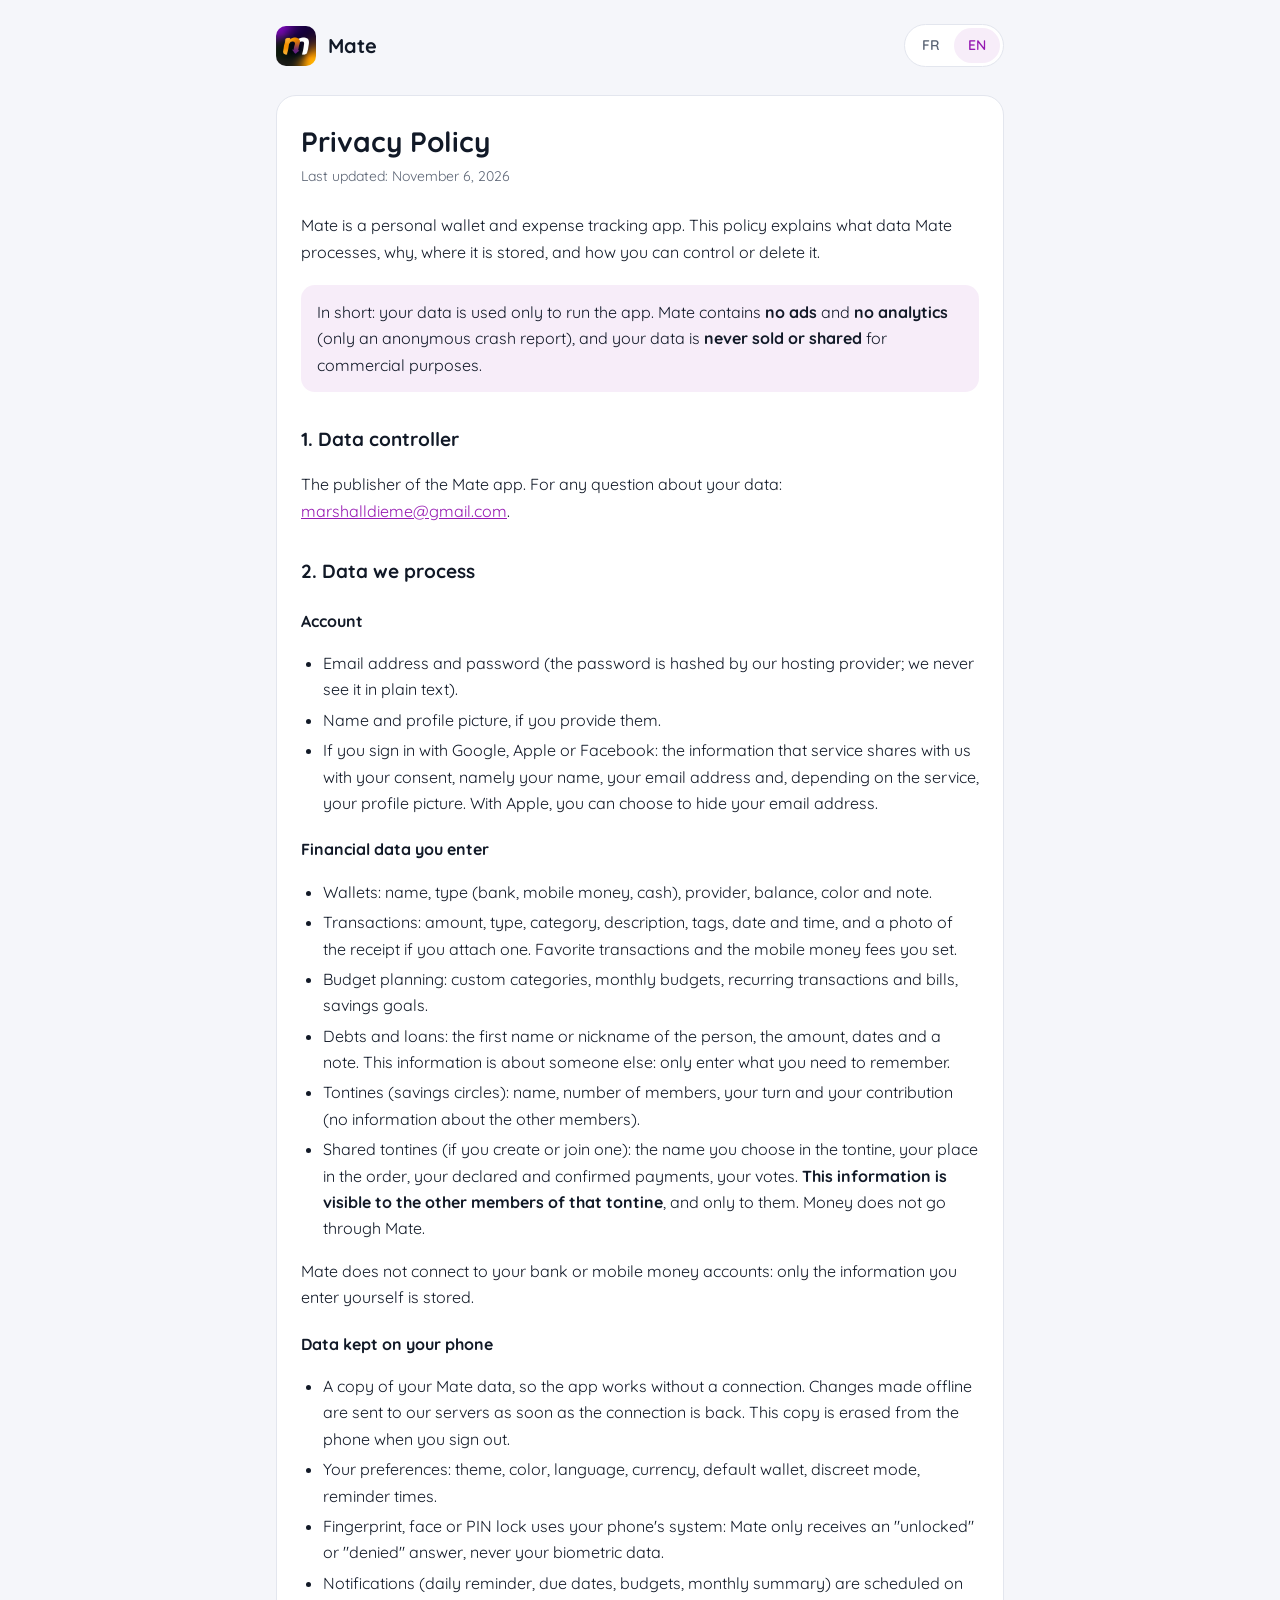
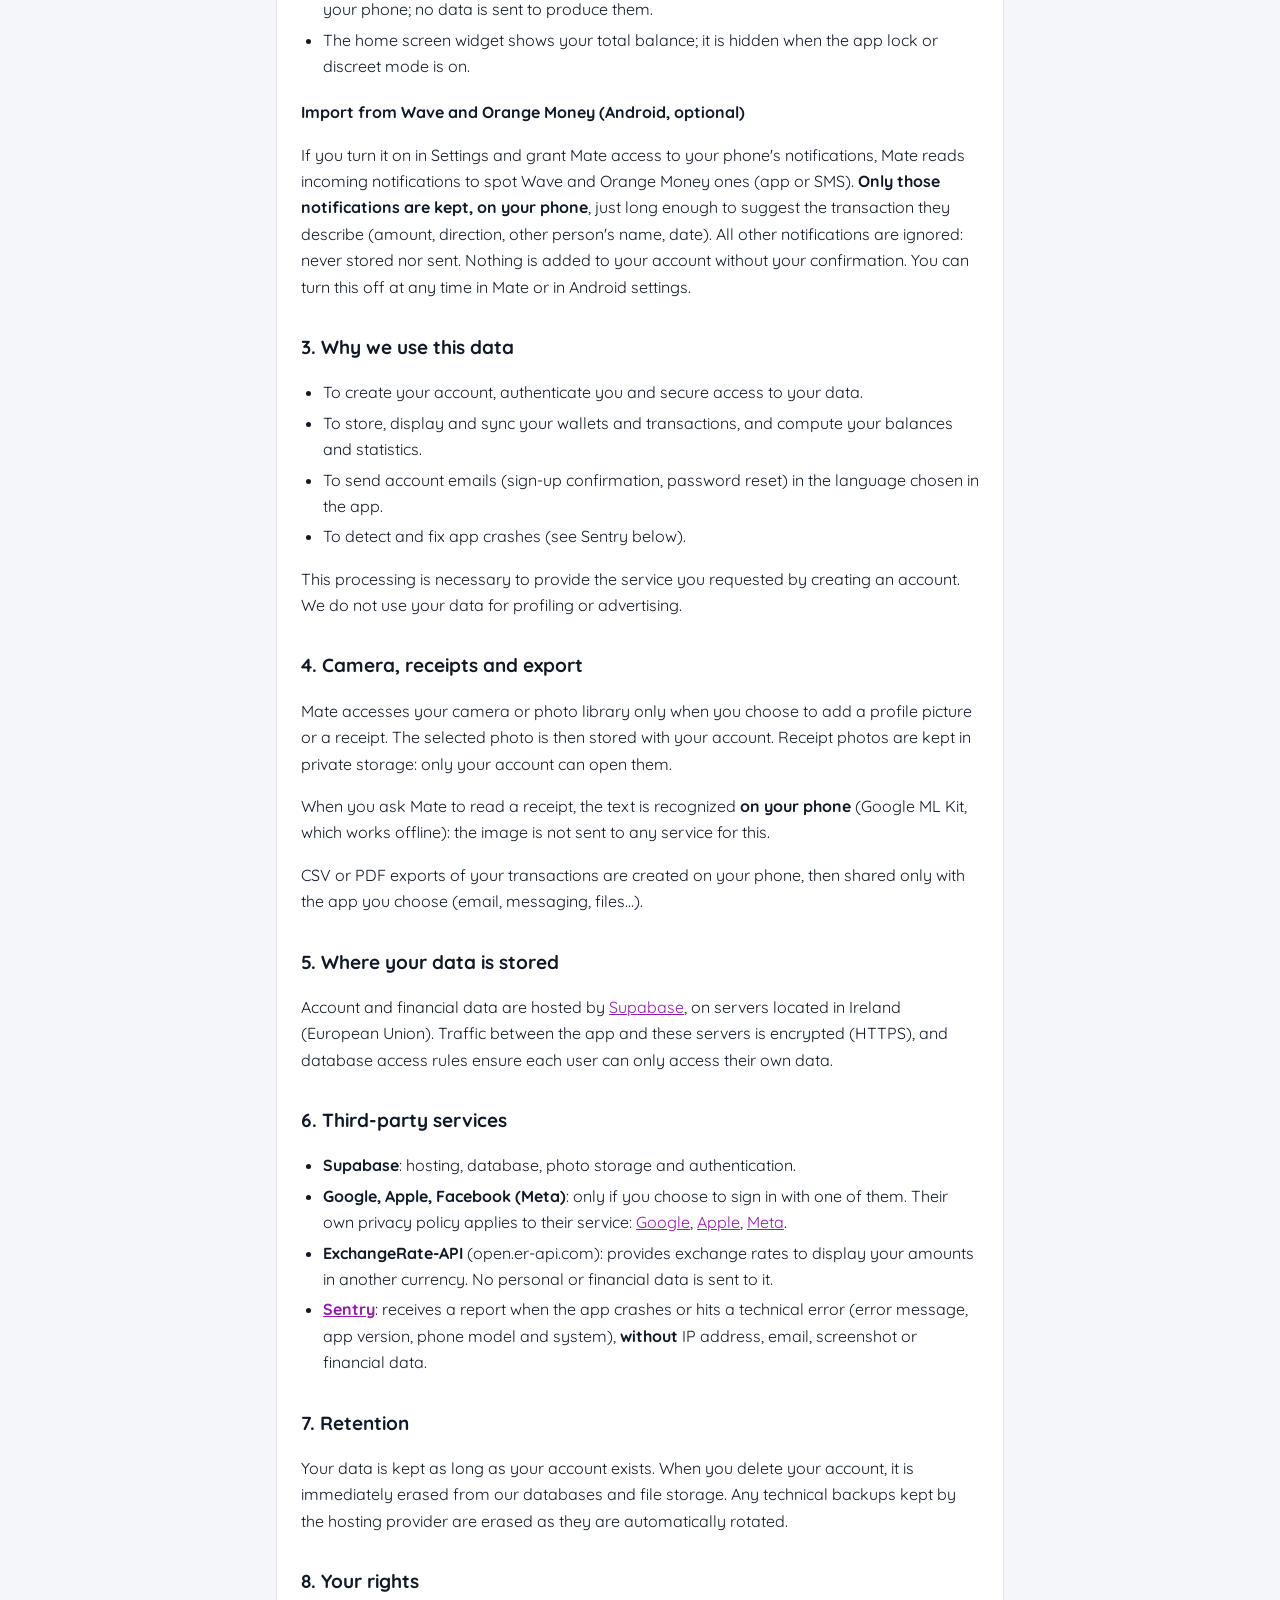
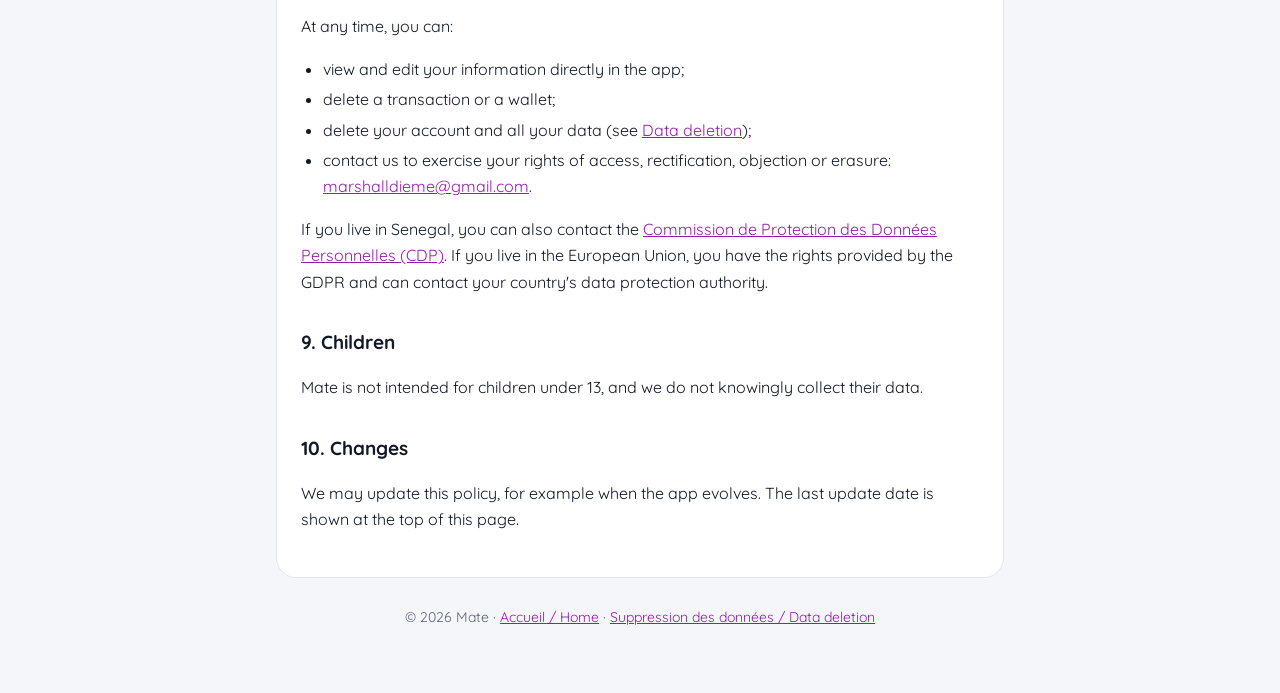
==== commit 65d7f9bc: "Confidentialité : tontines partagées (données visibles des membres) Co-Authored-By: Claude Opus 5.5 " ====
--- a/privacy.html
+++ b/privacy.html
@@ -50,6 +50,7 @@
       <li>Organisation de ton budget : catégories personnalisées, budgets mensuels, transactions récurrentes et factures, objectifs d'épargne.</li>
       <li>Dettes et prêts : le prénom ou le surnom de la personne, le montant, les dates et une note. Ces informations concernent une autre personne : n'indique que ce qui t'est utile pour t'en souvenir.</li>
       <li>Tontines : nom de la tontine, nombre de membres, ton tour et ta cotisation (aucune information sur les autres membres).</li>
+      <li>Tontines partagées (si tu en crées ou en rejoins une) : le nom que tu choisis dans la tontine, ta place dans l'ordre, tes paiements déclarés et confirmés, tes votes. <strong>Ces informations sont visibles des autres membres de la tontine</strong>, et seulement d'eux. L'argent ne passe pas par Mate.</li>
     </ul>
     <p>Mate ne se connecte pas à tes comptes bancaires ou de mobile money : seules les informations que tu saisis toi-même sont enregistrées.</p>
     <h3>Données conservées sur ton téléphone</h3>
@@ -134,6 +135,7 @@
       <li>Budget planning: custom categories, monthly budgets, recurring transactions and bills, savings goals.</li>
       <li>Debts and loans: the first name or nickname of the person, the amount, dates and a note. This information is about someone else: only enter what you need to remember.</li>
       <li>Tontines (savings circles): name, number of members, your turn and your contribution (no information about the other members).</li>
+      <li>Shared tontines (if you create or join one): the name you choose in the tontine, your place in the order, your declared and confirmed payments, your votes. <strong>This information is visible to the other members of that tontine</strong>, and only to them. Money does not go through Mate.</li>
     </ul>
     <p>Mate does not connect to your bank or mobile money accounts: only the information you enter yourself is stored.</p>
     <h3>Data kept on your phone</h3>
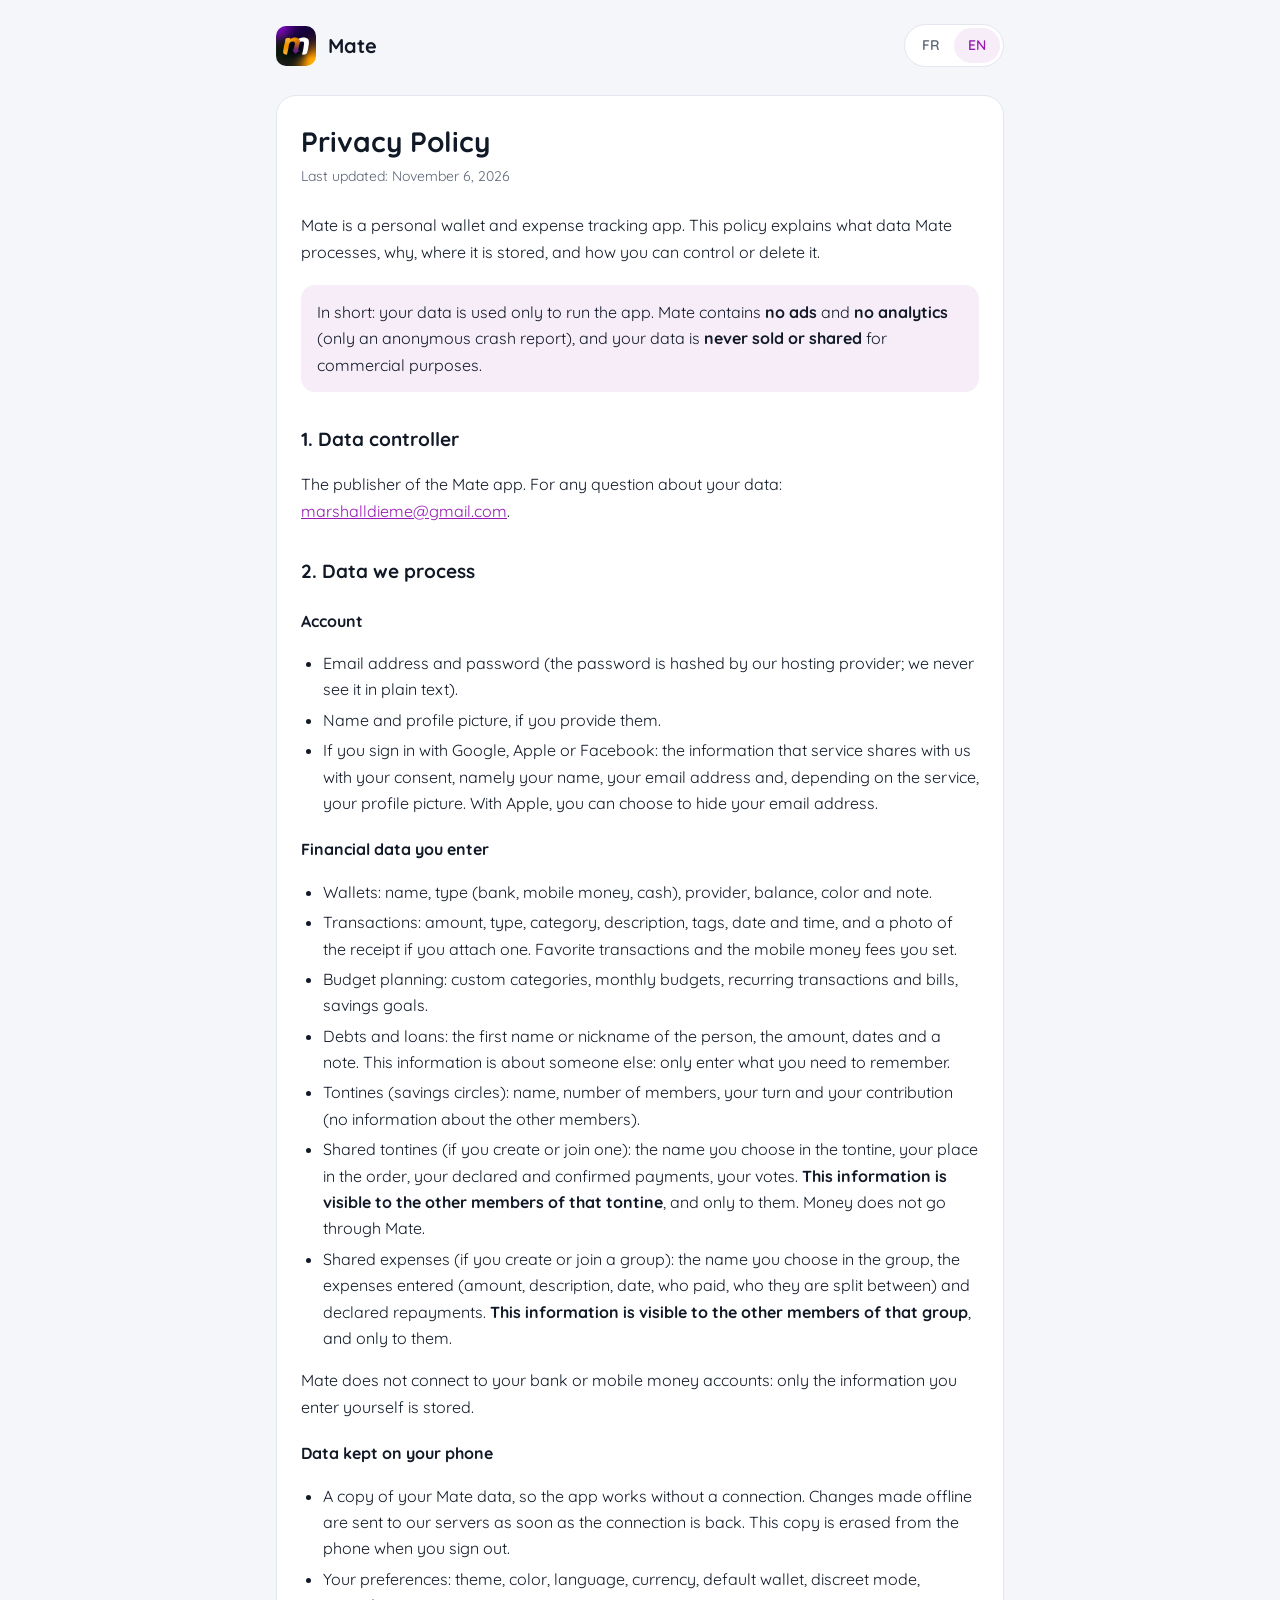
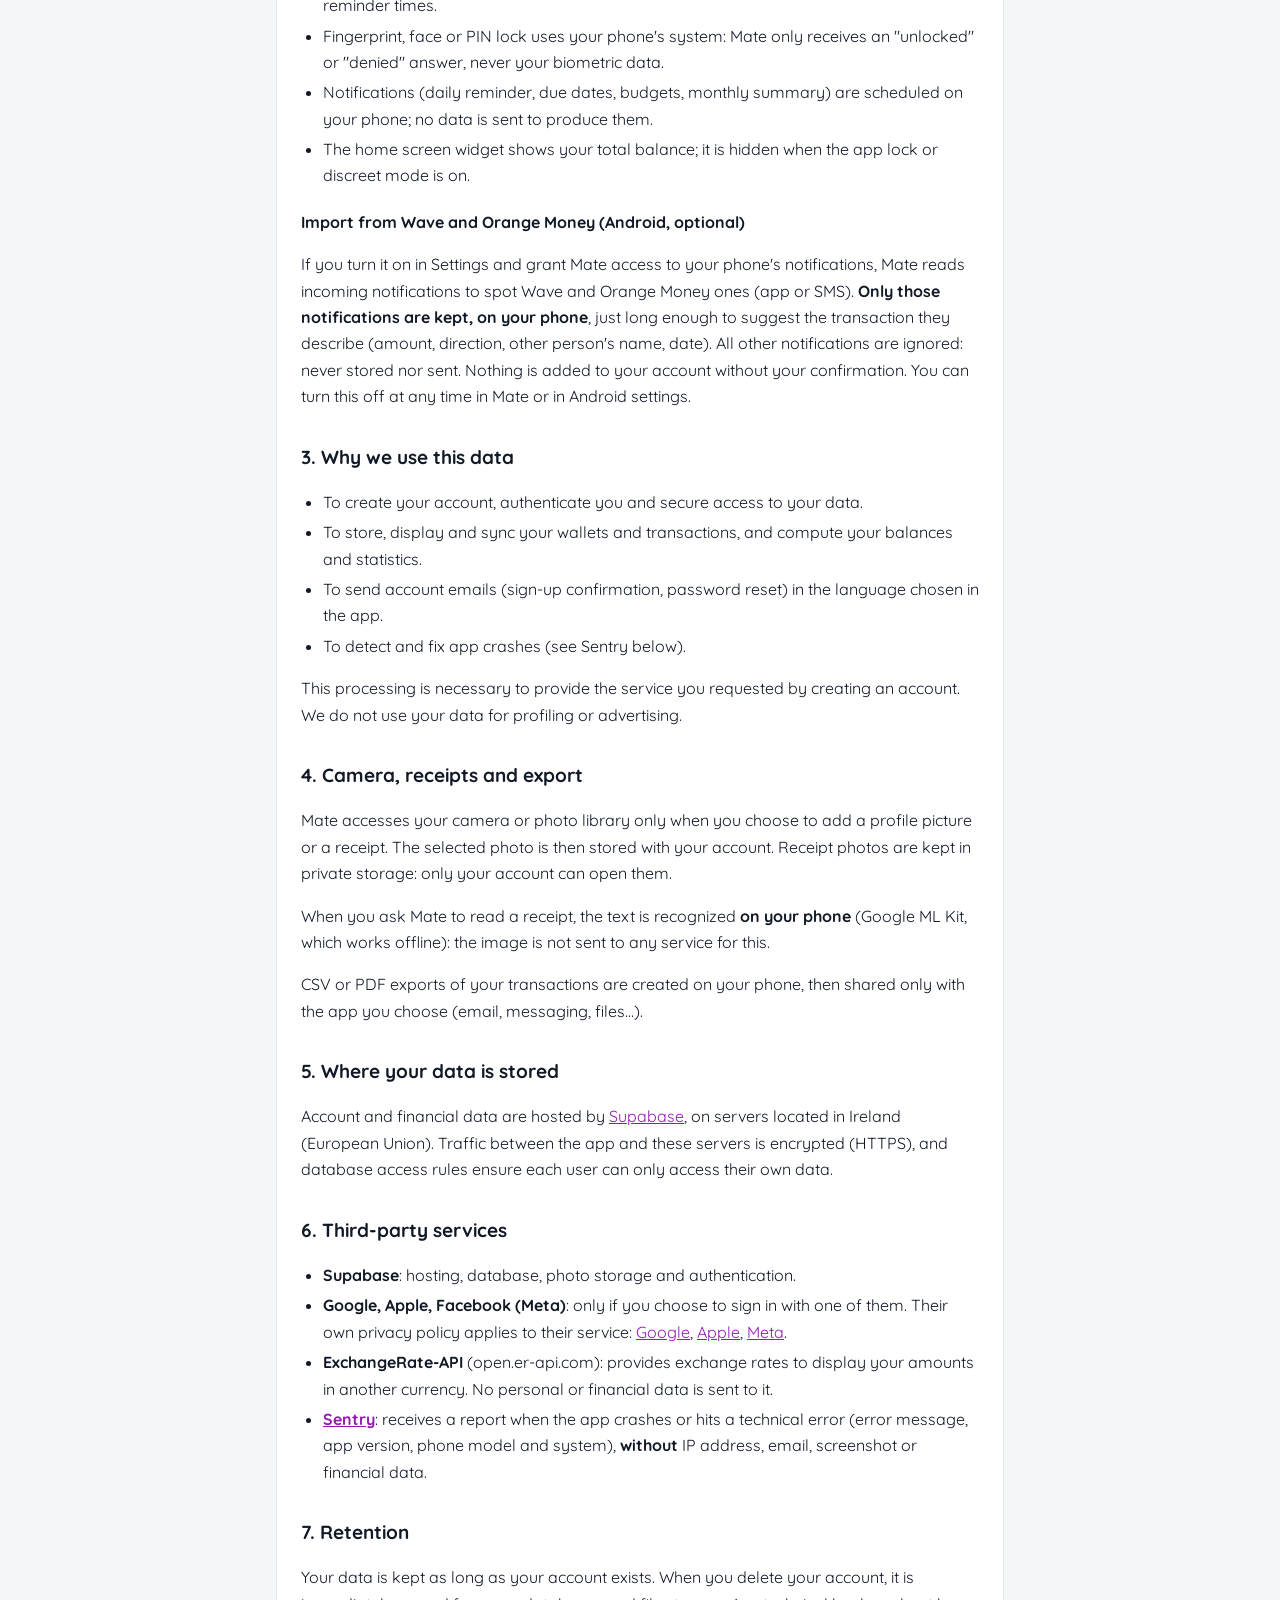
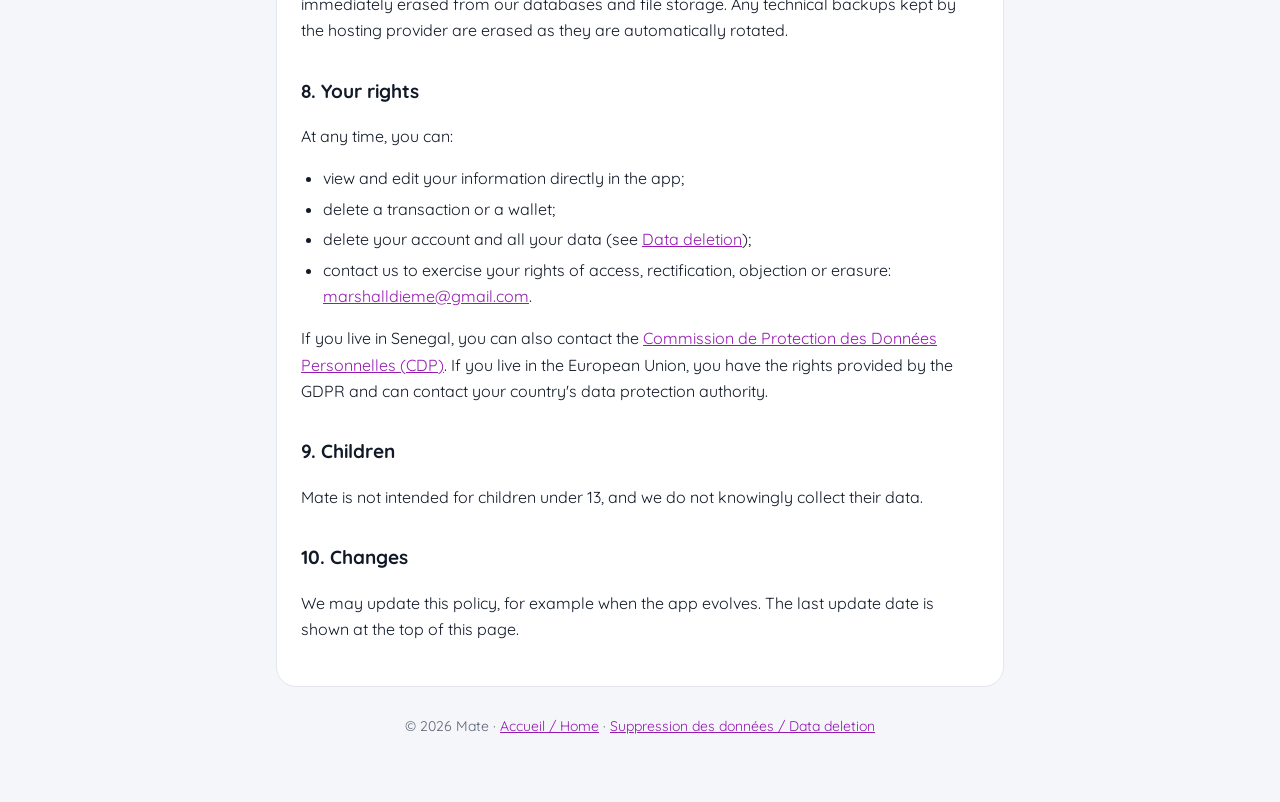
==== commit 22836cab: "Confidentialité : dépenses partagées (données visibles des membres du groupe) Co-Authored-By: Claude" ====
--- a/privacy.html
+++ b/privacy.html
@@ -51,6 +51,7 @@
       <li>Dettes et prêts : le prénom ou le surnom de la personne, le montant, les dates et une note. Ces informations concernent une autre personne : n'indique que ce qui t'est utile pour t'en souvenir.</li>
       <li>Tontines : nom de la tontine, nombre de membres, ton tour et ta cotisation (aucune information sur les autres membres).</li>
       <li>Tontines partagées (si tu en crées ou en rejoins une) : le nom que tu choisis dans la tontine, ta place dans l'ordre, tes paiements déclarés et confirmés, tes votes. <strong>Ces informations sont visibles des autres membres de la tontine</strong>, et seulement d'eux. L'argent ne passe pas par Mate.</li>
+      <li>Dépenses partagées (si tu crées ou rejoins un groupe) : le nom que tu choisis dans le groupe, les dépenses saisies (montant, description, date, qui a payé, entre qui elles sont partagées) et les remboursements déclarés. <strong>Ces informations sont visibles des autres membres du groupe</strong>, et seulement d'eux.</li>
     </ul>
     <p>Mate ne se connecte pas à tes comptes bancaires ou de mobile money : seules les informations que tu saisis toi-même sont enregistrées.</p>
     <h3>Données conservées sur ton téléphone</h3>
@@ -136,6 +137,7 @@
       <li>Debts and loans: the first name or nickname of the person, the amount, dates and a note. This information is about someone else: only enter what you need to remember.</li>
       <li>Tontines (savings circles): name, number of members, your turn and your contribution (no information about the other members).</li>
       <li>Shared tontines (if you create or join one): the name you choose in the tontine, your place in the order, your declared and confirmed payments, your votes. <strong>This information is visible to the other members of that tontine</strong>, and only to them. Money does not go through Mate.</li>
+      <li>Shared expenses (if you create or join a group): the name you choose in the group, the expenses entered (amount, description, date, who paid, who they are split between) and declared repayments. <strong>This information is visible to the other members of that group</strong>, and only to them.</li>
     </ul>
     <p>Mate does not connect to your bank or mobile money accounts: only the information you enter yourself is stored.</p>
     <h3>Data kept on your phone</h3>
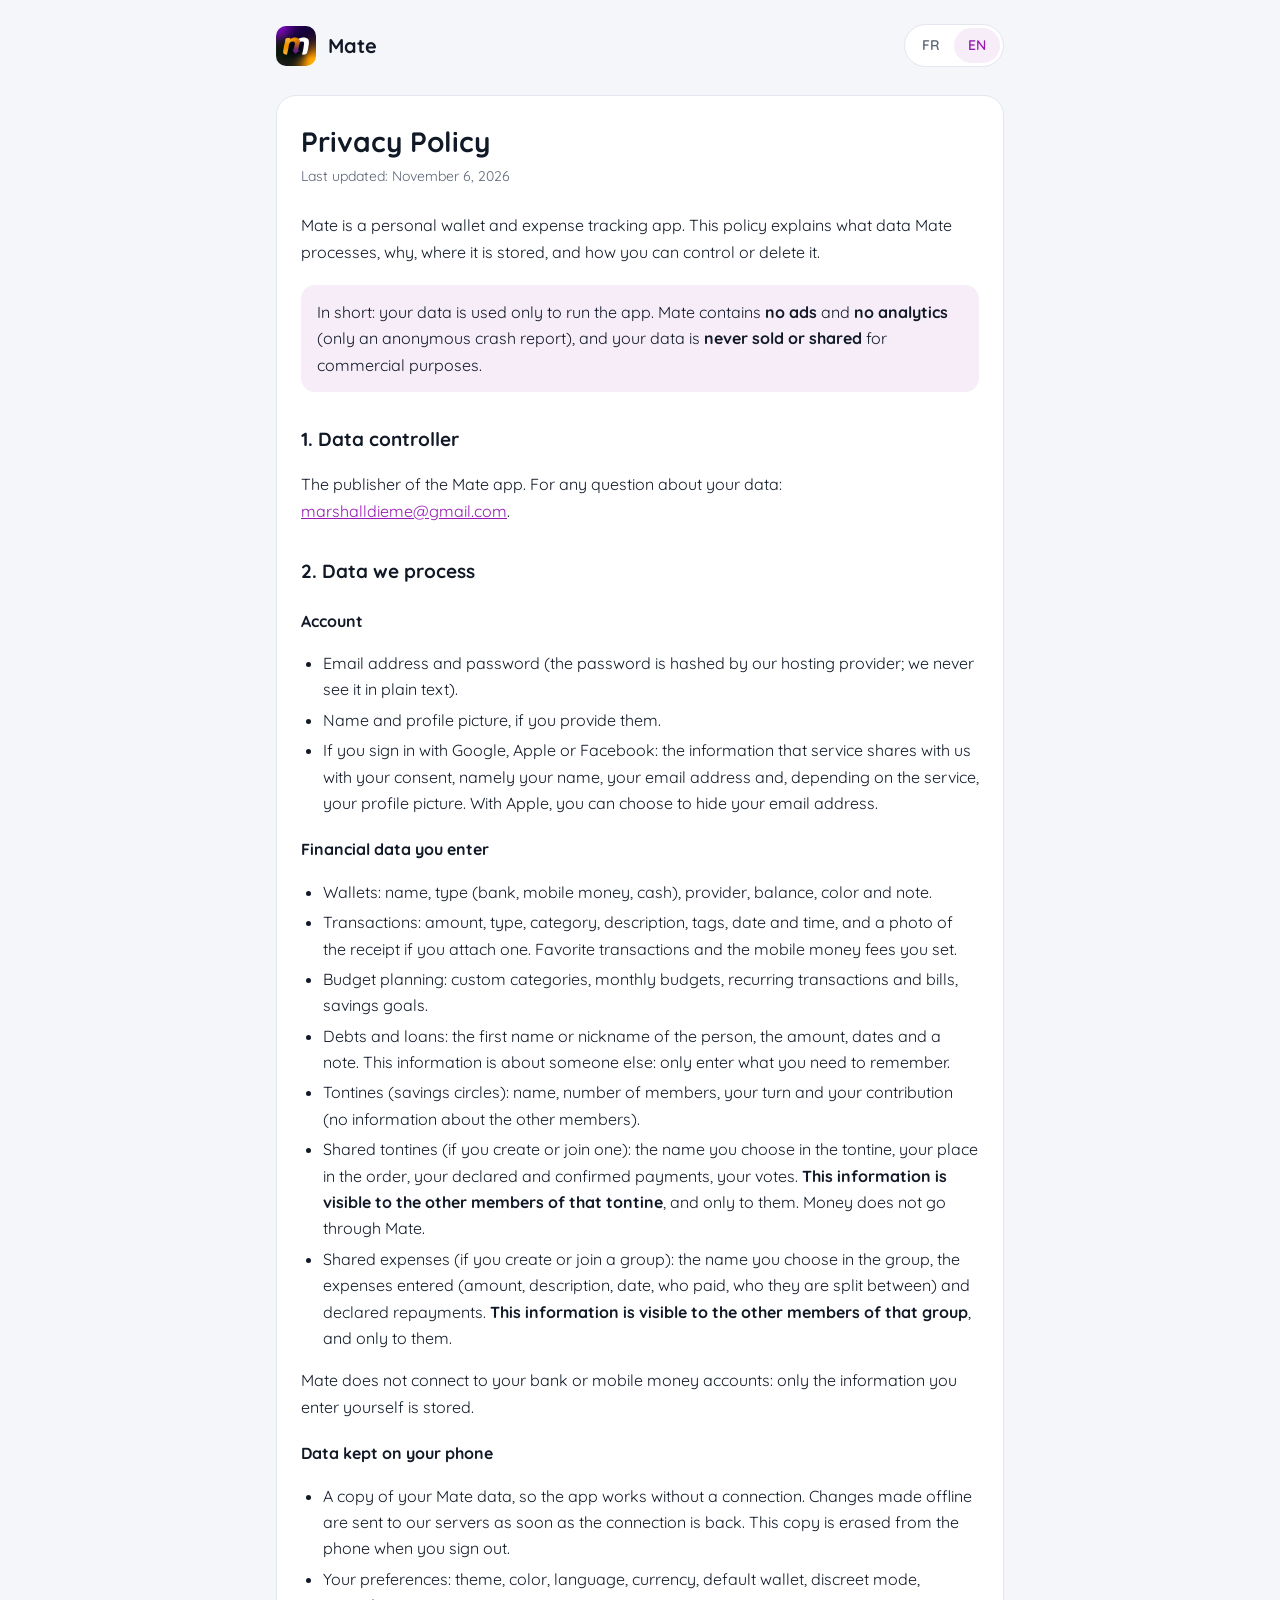
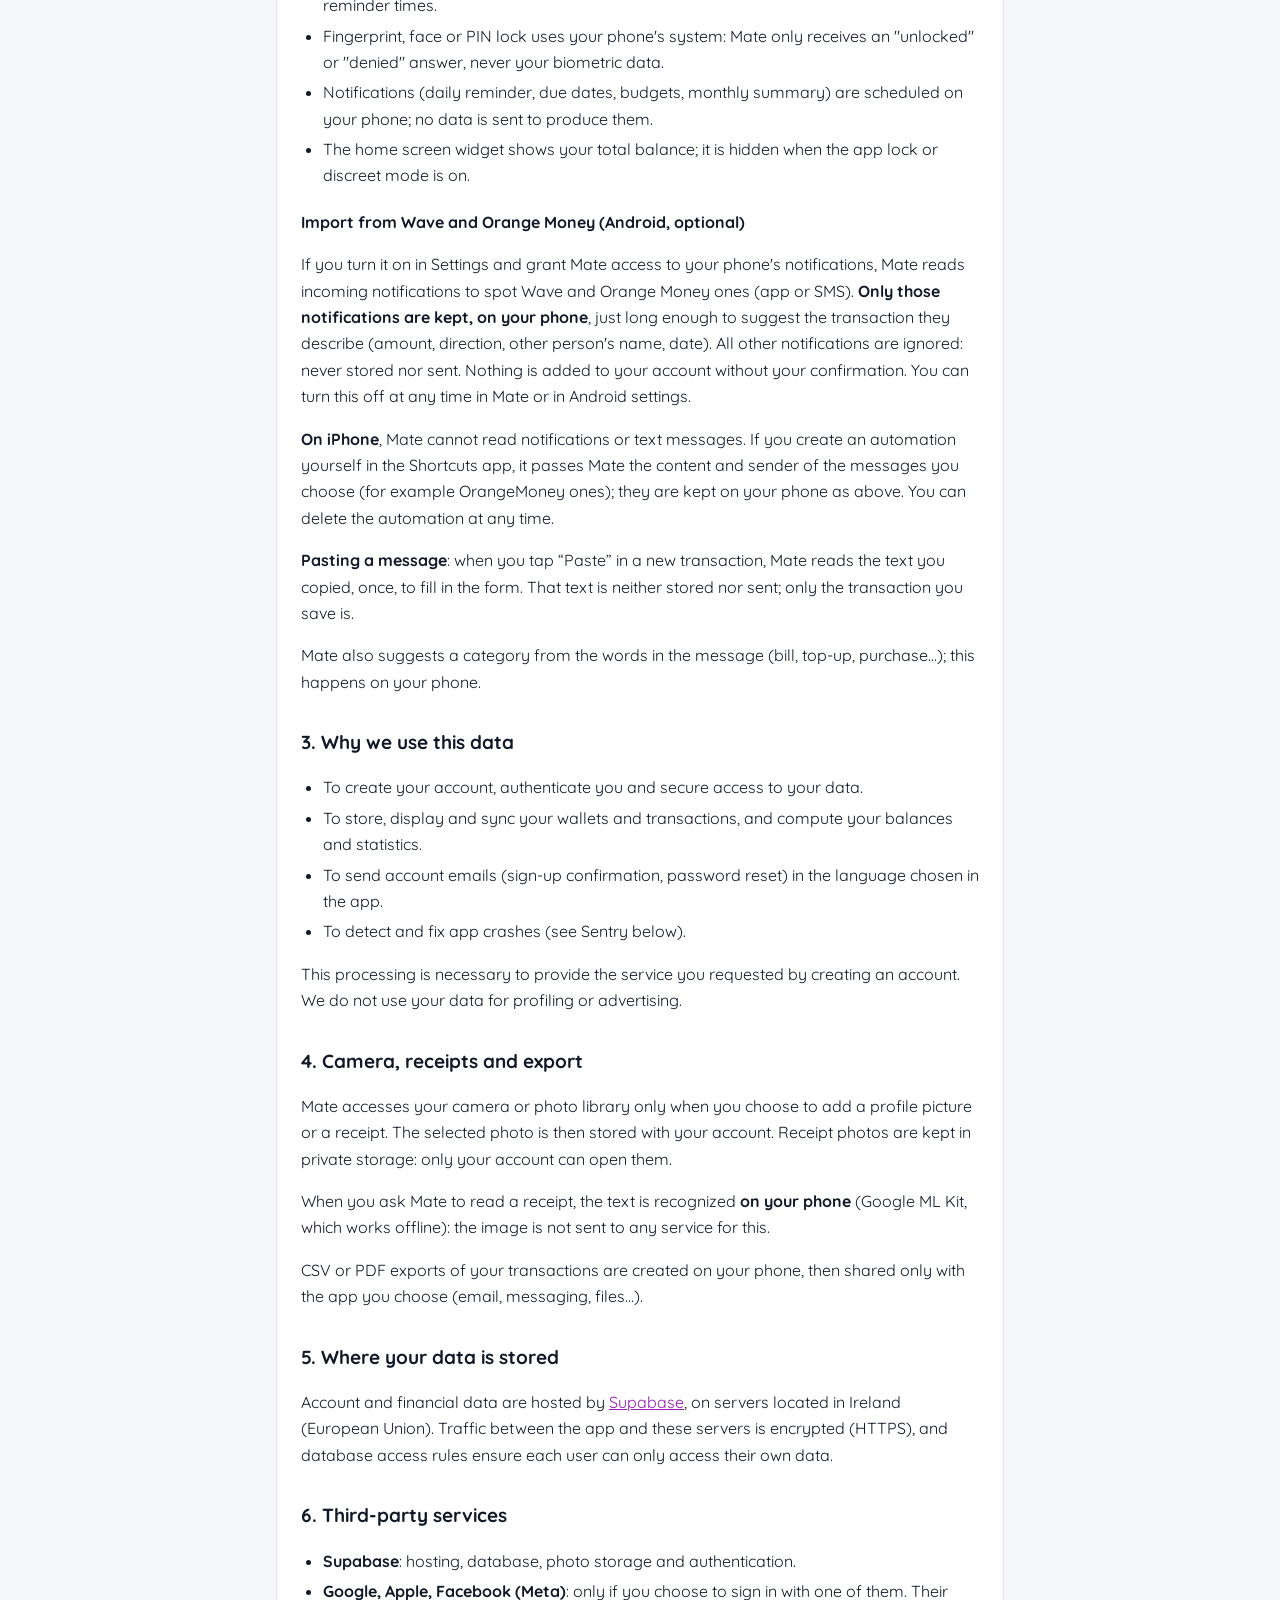
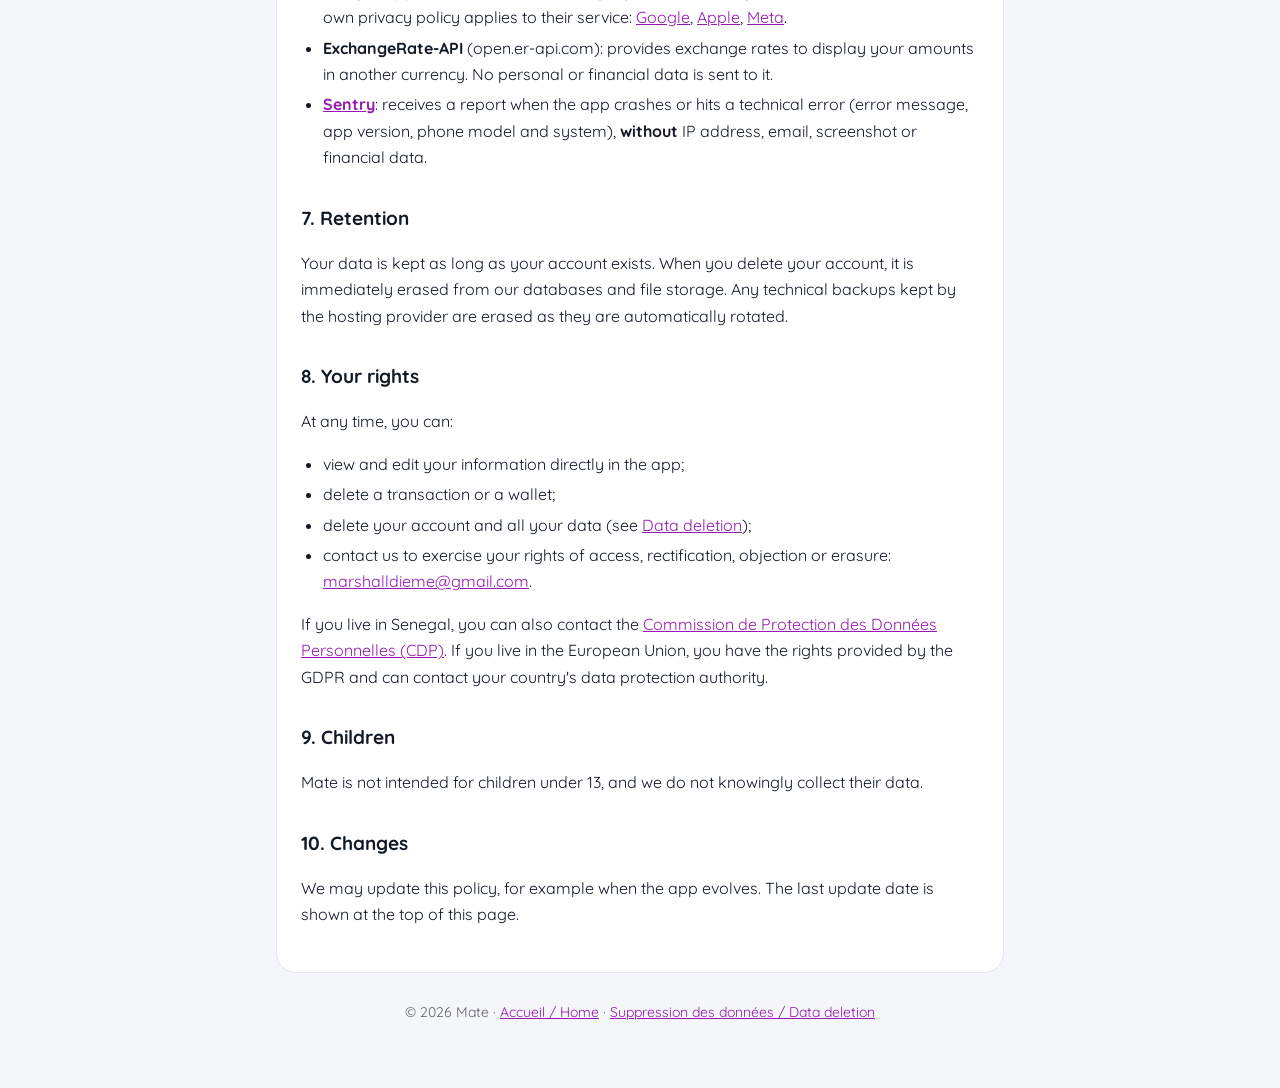
==== commit 242d385a: "Confidentialité : import sur iPhone (Raccourcis), coller un message, catégorie proposée Co-Authored-" ====
--- a/privacy.html
+++ b/privacy.html
@@ -64,6 +64,9 @@
     </ul>
     <h3>Import depuis Wave et Orange Money (Android, facultatif)</h3>
     <p>Si tu l'actives dans les Paramètres et que tu accordes à Mate l'accès aux notifications de ton téléphone, Mate lit les notifications reçues pour repérer celles de Wave et d'Orange Money (application ou SMS). <strong>Seules ces notifications sont gardées, sur ton téléphone</strong>, le temps de te proposer la transaction qu'elles décrivent (montant, sens, nom de l'autre personne, date). Toutes les autres notifications sont ignorées : ni enregistrées, ni envoyées. Rien n'est ajouté à ton compte sans ta confirmation. Tu peux couper cette fonction à tout moment dans Mate ou dans les réglages Android.</p>
+    <p><strong>Sur iPhone</strong>, Mate ne peut pas lire les notifications ni les SMS. Si tu crées toi-même une automatisation dans l'app Raccourcis, elle transmet à Mate le contenu et l'expéditeur des SMS que tu choisis (par exemple ceux d'OrangeMoney) ; ils sont gardés sur ton téléphone comme ci-dessus. Tu peux supprimer l'automatisation à tout moment.</p>
+    <p><strong>Coller un message</strong> : quand tu touches « Coller » dans une nouvelle transaction, Mate lit le texte que tu as copié, une seule fois, pour remplir la saisie. Ce texte n'est ni gardé ni envoyé ; seule la transaction que tu enregistres l'est.</p>
+    <p>Mate propose aussi une catégorie d'après les mots du message (facture, recharge, achat…) ; ce calcul se fait sur ton téléphone.</p>
 
     <h2>3. Pourquoi nous utilisons ces données</h2>
     <ul>
@@ -150,6 +153,9 @@
     </ul>
     <h3>Import from Wave and Orange Money (Android, optional)</h3>
     <p>If you turn it on in Settings and grant Mate access to your phone's notifications, Mate reads incoming notifications to spot Wave and Orange Money ones (app or SMS). <strong>Only those notifications are kept, on your phone</strong>, just long enough to suggest the transaction they describe (amount, direction, other person's name, date). All other notifications are ignored: never stored nor sent. Nothing is added to your account without your confirmation. You can turn this off at any time in Mate or in Android settings.</p>
+    <p><strong>On iPhone</strong>, Mate cannot read notifications or text messages. If you create an automation yourself in the Shortcuts app, it passes Mate the content and sender of the messages you choose (for example OrangeMoney ones); they are kept on your phone as above. You can delete the automation at any time.</p>
+    <p><strong>Pasting a message</strong>: when you tap “Paste” in a new transaction, Mate reads the text you copied, once, to fill in the form. That text is neither stored nor sent; only the transaction you save is.</p>
+    <p>Mate also suggests a category from the words in the message (bill, top-up, purchase…); this happens on your phone.</p>
 
     <h2>3. Why we use this data</h2>
     <ul>
